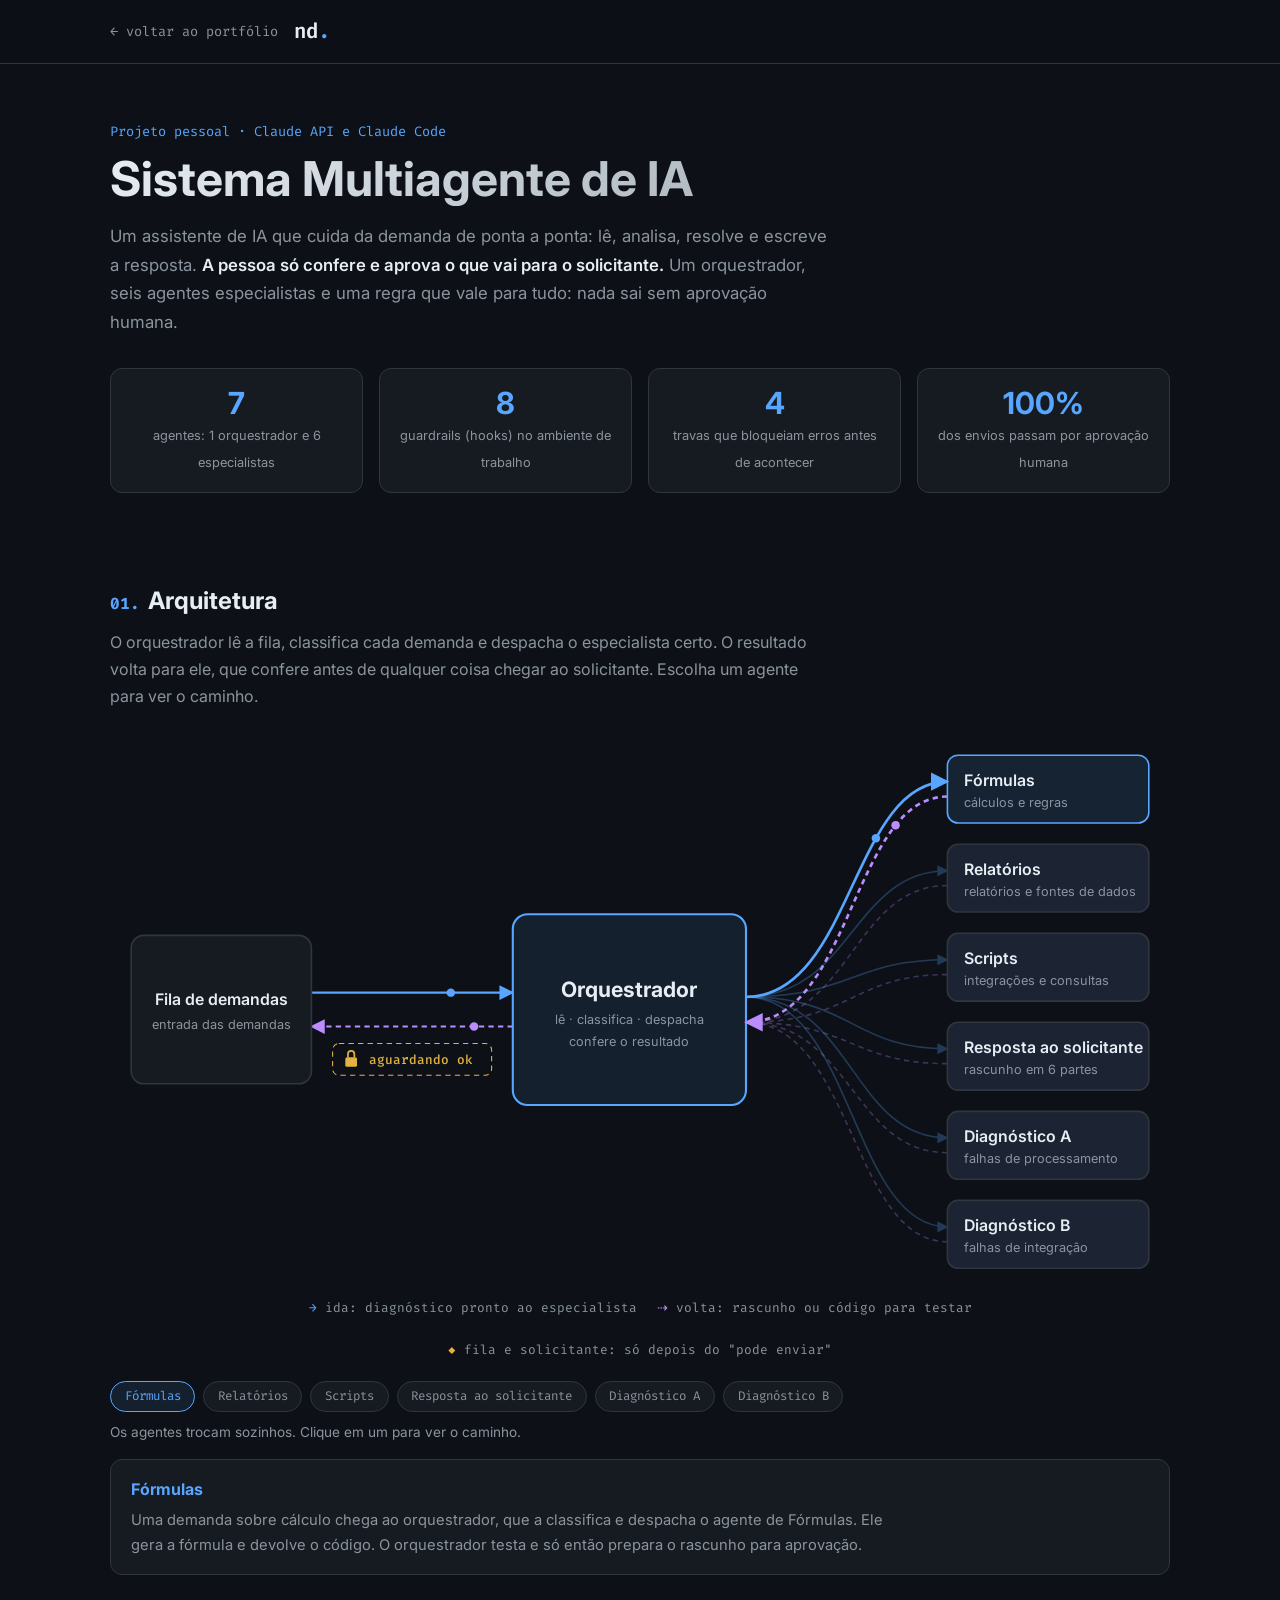
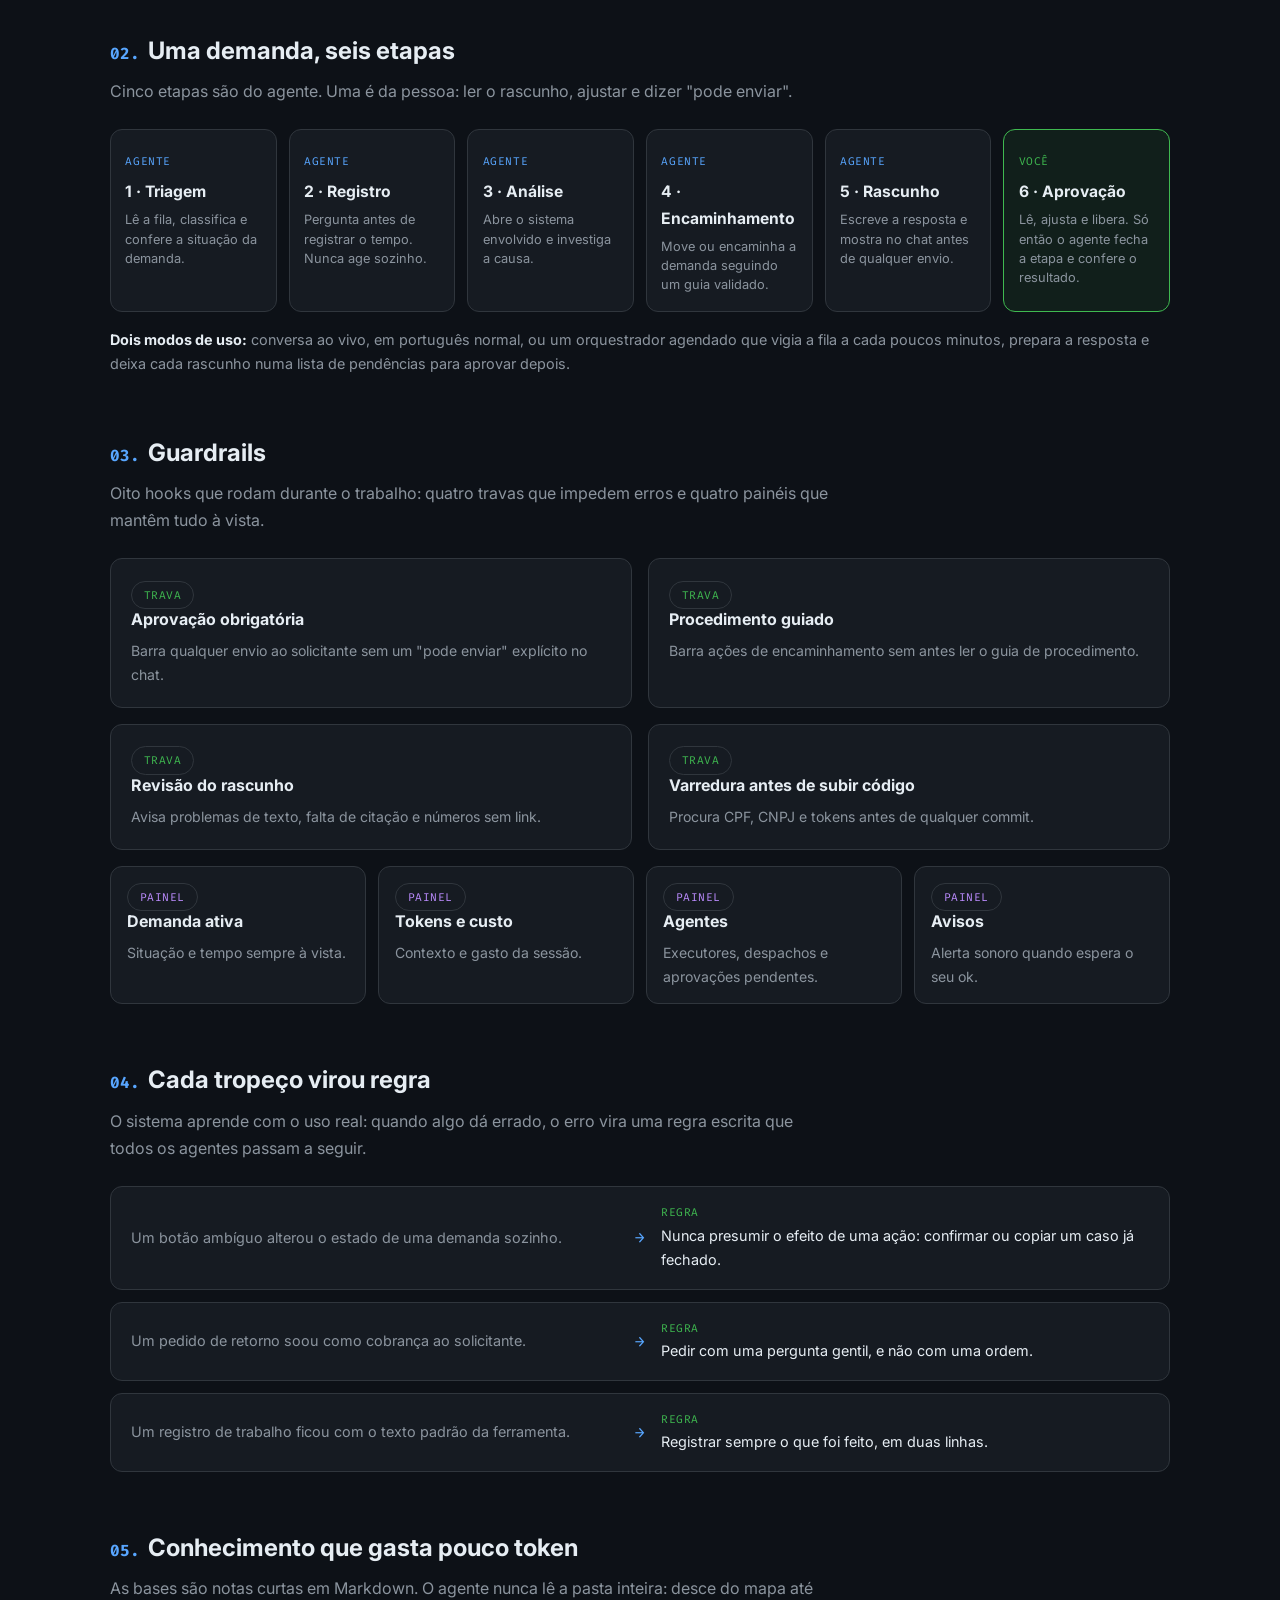
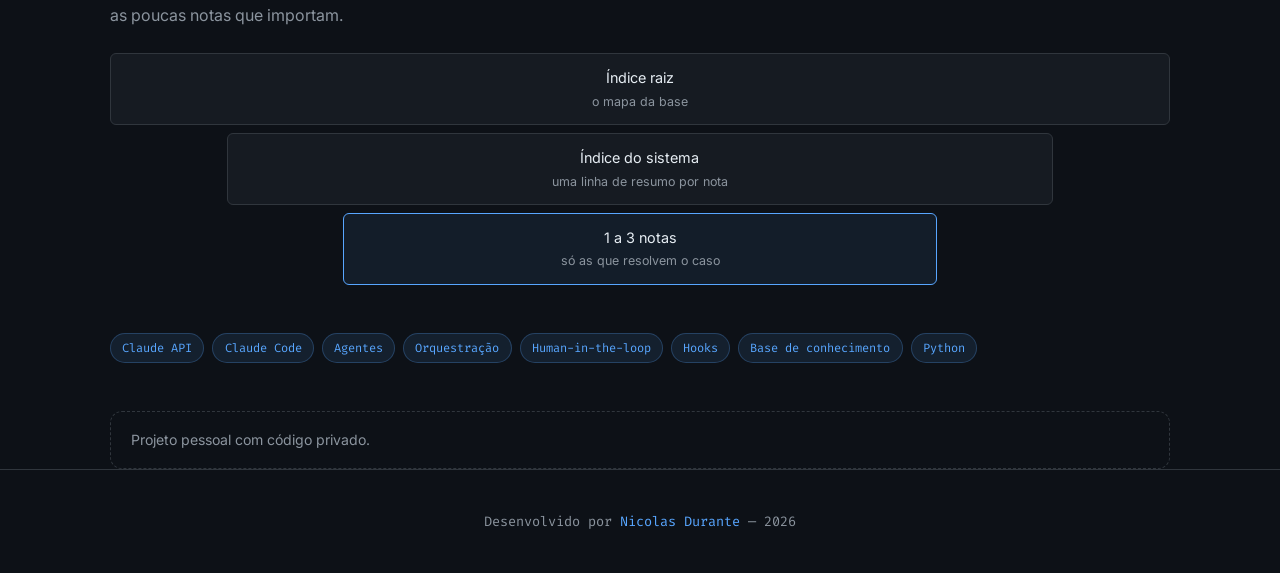
==== multiagente.html @ d76b78d7 "Primeiro numero do topo: 7 agentes (1 orquestrador e 6 especialistas) Co-Authored-By: Claude Sonnet " ====
<!DOCTYPE html>
<html lang="pt-BR">
<head>
  <meta charset="UTF-8" />
  <meta name="viewport" content="width=device-width, initial-scale=1.0" />
  <title>Sistema Multiagente de IA — Nicolas Durante</title>
  <meta name="description" content="Um orquestrador, seis agentes especialistas e uma regra: nada chega ao solicitante sem aprovação humana. Arquitetura do projeto." />
  <meta property="og:type" content="website" />
  <meta property="og:title" content="Sistema multiagente de IA" />
  <meta property="og:description" content="Orquestrador e agentes especialistas com aprovação humana antes de cada ação. Arquitetura, fluxo e regras de segurança." />
  <meta property="og:url" content="https://nicolasod.github.io/multiagente.html" />
  <meta property="og:image" content="https://nicolasod.github.io/img/og-multiagente.png" />
  <meta property="og:image:width" content="1200" />
  <meta property="og:image:height" content="630" />
  <meta name="twitter:card" content="summary_large_image" />
  <meta name="twitter:image" content="https://nicolasod.github.io/img/og-multiagente.png" />
  <link rel="stylesheet" href="style.css" />
  <link rel="preconnect" href="https://fonts.googleapis.com" />
  <link href="https://fonts.googleapis.com/css2?family=Inter:wght@300;400;500;600;700&family=Fira+Code:wght@400;500&display=swap" rel="stylesheet" />
  <style>
    body { overflow-x: hidden; }
    .topbar {
      position: sticky; top: 0; z-index: 50; height: var(--nav-h);
      background: rgba(13,17,23,.85); backdrop-filter: blur(12px);
      border-bottom: 1px solid var(--border);
    }
    .topbar-inner {
      max-width: 1100px; margin: 0 auto; padding: 0 1.25rem; height: 100%;
      display: flex; align-items: center; justify-content: space-between; gap: 1rem;
    }
    .back { font-family: var(--mono); font-size: .85rem; color: var(--muted); transition: color var(--transition); }
    .back:hover { color: var(--accent); }

    .wrap { max-width: 1100px; margin: 0 auto; padding: 0 1.25rem; }
    .page-hero { padding: 3.5rem 0 2rem; }
    .eyebrow { font-family: var(--mono); font-size: .85rem; color: var(--accent); margin-bottom: .5rem; }
    .page-hero h1 {
      font-size: clamp(1.9rem, 5vw, 3rem); line-height: 1.15; margin-bottom: 1rem;
      background: linear-gradient(135deg, #e6edf3 0%, #8b949e 100%);
      -webkit-background-clip: text; -webkit-text-fill-color: transparent;
    }
    .lead { color: var(--muted); font-size: 1.05rem; max-width: 720px; }
    .lead strong { color: var(--text); font-weight: 600; }

    .stats { display: grid; grid-template-columns: repeat(4, 1fr); gap: 1rem; margin: 2rem 0 .5rem; }
    .stat { background: var(--bg2); border: 1px solid var(--border); border-radius: var(--radius); padding: 1.1rem 1rem; text-align: center; }
    .stat b { display: block; font-size: 1.9rem; color: var(--accent); line-height: 1.1; }
    .stat span { font-size: .8rem; color: var(--muted); }

    section.block { padding: 3rem 0 .5rem; }
    .block h2 { font-size: 1.5rem; margin-bottom: .4rem; }
    .block h2 .accent { font-family: var(--mono); font-size: 1rem; margin-right: .5rem; }
    .sub { color: var(--muted); margin-bottom: 1.5rem; max-width: 720px; }

    /* Arquitetura */
    .arch { display: flex; flex-direction: column; align-items: stretch; gap: .5rem; }
    .node {
      background: var(--bg2); border: 1px solid var(--border); border-radius: var(--radius);
      padding: 1rem 1.25rem; text-align: center;
    }
    .node small { display: block; color: var(--muted); font-size: .82rem; margin-top: .2rem; }
    .node b { font-weight: 600; }
    .node.orch { border-color: var(--accent); background: rgba(88,166,255,.08); }
    .node.gate { border-color: var(--green); background: rgba(63,185,80,.08); }
    .node.gate b { color: var(--green); }
    .link { text-align: center; color: var(--muted); font-family: var(--mono); font-size: .8rem; line-height: 1.4; }
    .link .down { color: var(--accent); }
    .link .up { color: var(--accent2); }
    .agents { display: grid; grid-template-columns: repeat(3, 1fr); gap: .75rem; }
    .agent {
      background: var(--bg3); border: 1px solid var(--border); border-radius: var(--radius-sm);
      padding: .9rem 1rem;
    }
    .agent b { display: block; font-size: .95rem; margin-bottom: .15rem; }
    .agent span { font-size: .8rem; color: var(--muted); }
    .legend { display: flex; flex-wrap: wrap; gap: 1.25rem; justify-content: center; margin-top: .75rem; font-size: .8rem; color: var(--muted); font-family: var(--mono); }
    .legend i { color: var(--accent); font-style: normal; }
    .legend u { color: var(--accent2); text-decoration: none; }

    /* Fluxo */
    .steps { display: grid; grid-template-columns: repeat(6, 1fr); gap: .75rem; counter-reset: s; }
    .step {
      background: var(--bg2); border: 1px solid var(--border); border-radius: var(--radius);
      padding: 1rem .9rem; position: relative;
    }
    .step .who { font-family: var(--mono); font-size: .7rem; letter-spacing: .05em; text-transform: uppercase; color: var(--accent); }
    .step h3 { font-size: .98rem; margin: .35rem 0 .3rem; }
    .step p { font-size: .8rem; color: var(--muted); line-height: 1.5; }
    .step.human { border-color: var(--green); background: rgba(63,185,80,.08); }
    .step.human .who { color: var(--green); }
    .step-note { margin-top: 1rem; color: var(--muted); font-size: .9rem; }
    .step-note strong { color: var(--text); }

    /* Travas */
    .cards { display: grid; grid-template-columns: repeat(2, 1fr); gap: 1rem; }
    .card { background: var(--bg2); border: 1px solid var(--border); border-radius: var(--radius); padding: 1.25rem; }
    .card h3 { font-size: 1rem; margin-bottom: .35rem; }
    .card p { font-size: .88rem; color: var(--muted); }
    .card .tag { font-family: var(--mono); font-size: .7rem; color: var(--green); letter-spacing: .04em; text-transform: uppercase; }
    .card .tag.panel { color: var(--accent2); }
    .mini { display: grid; grid-template-columns: repeat(4, 1fr); gap: .75rem; margin-top: 1rem; }
    .mini .card { padding: .9rem 1rem; }

    /* Aprendizado */
    .rules { display: grid; gap: .75rem; }
    .rule { display: grid; grid-template-columns: 1fr auto 1fr; gap: 1rem; align-items: center;
      background: var(--bg2); border: 1px solid var(--border); border-radius: var(--radius); padding: 1rem 1.25rem; }
    .rule .problem { color: var(--muted); font-size: .9rem; }
    .rule .arrow { color: var(--accent); font-family: var(--mono); }
    .rule .fix { font-size: .9rem; }
    .rule .fix em { font-style: normal; font-family: var(--mono); font-size: .7rem; color: var(--green); text-transform: uppercase; letter-spacing: .05em; display: block; margin-bottom: .1rem; }

    /* Conhecimento */
    .funnel { display: flex; flex-direction: column; gap: .5rem; align-items: center; }
    .funnel .f { background: var(--bg2); border: 1px solid var(--border); border-radius: var(--radius-sm); padding: .75rem 1rem; text-align: center; font-size: .9rem; }
    .funnel .f:nth-child(1) { width: 100%; }
    .funnel .f:nth-child(2) { width: 78%; }
    .funnel .f:nth-child(3) { width: 56%; border-color: var(--accent); background: rgba(88,166,255,.08); }
    .funnel .f small { display: block; color: var(--muted); font-size: .78rem; }

    .two { display: grid; grid-template-columns: 1fr 1fr; gap: 1.5rem; }
    ul.clean { list-style: none; display: grid; gap: .6rem; }
    ul.clean li { background: var(--bg2); border: 1px solid var(--border); border-radius: var(--radius-sm); padding: .75rem 1rem; font-size: .9rem; color: var(--muted); }
    ul.clean li strong { color: var(--text); font-weight: 500; }

    .tags { display: flex; flex-wrap: wrap; gap: .5rem; margin-top: 1.5rem; }
    .tags span { font-family: var(--mono); font-size: .75rem; color: var(--accent); background: rgba(88,166,255,.1); border: 1px solid rgba(88,166,255,.25); border-radius: 999px; padding: .25rem .7rem; }
    .note { margin: 3rem 0 0; padding: 1rem 1.25rem; border: 1px dashed var(--border); border-radius: var(--radius); color: var(--muted); font-size: .88rem; }
    footer.page-foot { text-align: center; color: var(--muted); font-size: .85rem; padding: 2.5rem 0; }

    @media (max-width: 860px) {
      .stats { grid-template-columns: repeat(2, 1fr); }
      .steps { grid-template-columns: repeat(2, 1fr); }
      .mini { grid-template-columns: repeat(2, 1fr); }
      .two { grid-template-columns: 1fr; }
    }
    @media (max-width: 600px) {
      .agents { grid-template-columns: repeat(2, 1fr); }
      .cards { grid-template-columns: 1fr; }
      .rule { grid-template-columns: 1fr; gap: .4rem; }
      .rule .arrow { transform: rotate(90deg); justify-self: start; }
      .funnel .f:nth-child(2) { width: 90%; }
      .funnel .f:nth-child(3) { width: 80%; }
    }

    /* Gráfico do orquestrador */
    .graph { margin-top: .5rem; }
    .g { width: 100%; height: auto; display: block; }
    .gmob { display: none; }
    .g .qn { fill: var(--bg2); stroke: var(--border); stroke-width: 1.5; }
    .g .hub { fill: rgba(88,166,255,.10); stroke: var(--accent); stroke-width: 2; }
    .g .nd { fill: var(--bg3); stroke: var(--border); stroke-width: 1.5; transition: stroke .2s ease, fill .2s ease; }
    .g .tn { fill: var(--text); font: 600 15px var(--font); }
    .g .tn.big { font-size: 20px; font-weight: 700; }
    .g .ts { fill: var(--muted); font: 12px var(--font); }
    .g .so { fill: none; stroke: var(--accent); stroke-width: 2; }
    .g .sb { fill: none; stroke: var(--accent2); stroke-width: 2; stroke-dasharray: 5 4; }
    .g .ag .so, .g .ag .sb { opacity: .28; stroke-width: 1.5; transition: opacity .2s ease; }
    .g .ag.active .so, .g .ag.active .sb { opacity: 1; stroke-width: 2.5; }
    .g .mk-out { fill: var(--accent); }
    .g .mk-back { fill: var(--accent2); }
    .g .ag { cursor: pointer; outline: none; }
    .g .ag.active .nd { stroke: var(--accent); fill: rgba(88,166,255,.12); }
    .g .ag:hover .nd, .g .ag:focus-visible .nd { stroke: var(--accent); }
    .g .ag:focus-visible .nd { stroke-width: 3; }
    .g .dot { display: none; }
    .g .ag.active .dot, .g .dot.always { display: block; }
    .g .dot-out { fill: var(--accent); }
    .g .dot-back { fill: var(--accent2); }
    .g .gate rect:first-child { fill: var(--bg); stroke: var(--yellow); stroke-dasharray: 5 4; }
    .g .gate text { fill: var(--yellow); font: 500 12px var(--mono); }
    .g .gate .lk { fill: var(--yellow); }
    .g .gate .sh { fill: none; stroke: var(--yellow); stroke-width: 1.6; }
    .legend em { font-style: normal; color: var(--yellow); }
    .chips { display: flex; flex-wrap: wrap; gap: .5rem; margin: 1.25rem 0 .9rem; }
    .chip {
      font-family: var(--mono); font-size: .78rem; color: var(--muted);
      background: var(--bg2); border: 1px solid var(--border); border-radius: 999px;
      padding: .4rem .85rem; cursor: pointer; transition: all var(--transition);
    }
    .chip:hover { color: var(--text); border-color: var(--accent); }
    .chip:focus-visible { outline: 2px solid var(--accent); outline-offset: 2px; }
    .chip[aria-pressed="true"] { color: var(--accent); border-color: var(--accent); background: rgba(88,166,255,.1); }
    .hint { color: var(--muted); font-size: .85rem; margin: -.3rem 0 .9rem; }
    .caption { background: var(--bg2); border: 1px solid var(--border); border-radius: var(--radius); padding: 1rem 1.25rem; }
    .caption h3 { font-size: 1rem; color: var(--accent); margin-bottom: .3rem; }
    .caption p { color: var(--muted); font-size: .92rem; max-width: 760px; }
    .tags-end { margin-top: 2.5rem; }
    @media (max-width: 720px) {
      .gdesk { display: none; }
      .gmob { display: block; }
    }
    @media (prefers-reduced-motion: reduce) { .g .dot { display: none !important; } }
  </style>
</head>
<body>

  <header class="topbar">
    <div class="topbar-inner">
      <a class="back" href="index.html#projetos">← voltar ao portfólio</a>
      <span class="nav-logo">nd<span class="accent">.</span></span>
    </div>
  </header>

  <main class="wrap">

    <section class="page-hero">
      <p class="eyebrow">Projeto pessoal · Claude API e Claude Code</p>
      <h1>Sistema Multiagente de IA</h1>
      <p class="lead">
        Um assistente de IA que cuida da demanda de ponta a ponta: lê, analisa, resolve e escreve a resposta.
        <strong>A pessoa só confere e aprova o que vai para o solicitante.</strong> Um orquestrador, seis agentes especialistas
        e uma regra que vale para tudo: nada sai sem aprovação humana.
      </p>
      <div class="stats">
        <div class="stat"><b>7</b><span>agentes: 1 orquestrador e 6 especialistas</span></div>
        <div class="stat"><b>8</b><span>guardrails (hooks) no ambiente de trabalho</span></div>
        <div class="stat"><b>4</b><span>travas que bloqueiam erros antes de acontecer</span></div>
        <div class="stat"><b>100%</b><span>dos envios passam por aprovação humana</span></div>
      </div>
    </section>

    <section class="block">
      <h2><span class="accent">01.</span>Arquitetura</h2>
      <p class="sub">O orquestrador lê a fila, classifica cada demanda e despacha o especialista certo. O resultado volta para ele, que confere antes de qualquer coisa chegar ao solicitante. Escolha um agente para ver o caminho.</p>
      <div class="graph"><svg class="g gdesk" viewBox="0 0 1000 520" role="group" aria-label="Fila de demandas, orquestrador e seis agentes especialistas"><defs><marker id="mkoD" viewBox="0 0 10 10" refX="9" refY="5" markerWidth="7" markerHeight="7" orient="auto"><path class="mk-out" d="M0 0L10 5L0 10z"/></marker><marker id="mkbD" viewBox="0 0 10 10" refX="9" refY="5" markerWidth="7" markerHeight="7" orient="auto"><path class="mk-back" d="M0 0L10 5L0 10z"/></marker></defs><path class="so" d="M190 244 H380" marker-end="url(#mkoD)"/><path class="sb" d="M380 276 H190" marker-end="url(#mkbD)"/><circle class="dot always dot-out" r="4"><animateMotion dur="2.6s" begin="0s" repeatCount="indefinite" path="M190 244 H380"/></circle><circle class="dot always dot-back" r="4"><animateMotion dur="2.6s" begin="1.3s" repeatCount="indefinite" path="M380 276 H190"/></circle><g class="gate"><rect x="210" y="292" width="150" height="30" rx="6"/><rect class="lk" x="222" y="305" width="11" height="9" rx="1.5"/><path class="sh" d="M224.5 305 v-3 a3 3 0 0 1 6 0 v3"/><text x="293" y="311" text-anchor="middle">aguardando ok</text></g><rect class="qn" x="20" y="190" width="170" height="140" rx="12"/><text class="tn" x="105" y="256" text-anchor="middle">Fila de demandas</text><text class="ts" x="105" y="278" text-anchor="middle">entrada das demandas</text><rect class="hub" x="380" y="170" width="220" height="180" rx="14"/><text class="tn big" x="490" y="248" text-anchor="middle">Orquestrador</text><text class="ts" x="490" y="274" text-anchor="middle">lê · classifica · despacha</text><text class="ts" x="490" y="294" text-anchor="middle">confere o resultado</text><g class="ag" data-id="formulas" tabindex="0" role="button" aria-label="Ver o caminho até Fórmulas"><path class="so" d="M600 248 C700 248 700 45 790 45" marker-end="url(#mkoD)"/><path class="sb" d="M790 59 C700 59 700 272 600 272" marker-end="url(#mkbD)"/><rect class="nd" x="790" y="20" width="190" height="64" rx="10"/><text class="tn" x="806" y="49">Fórmulas</text><text class="ts" x="806" y="69">cálculos e regras</text><circle class="dot dot-out" r="4"><animateMotion dur="2.6s" begin="0.0s" repeatCount="indefinite" path="M600 248 C700 248 700 45 790 45"/></circle><circle class="dot dot-back" r="4"><animateMotion dur="2.6s" begin="1.3s" repeatCount="indefinite" path="M790 59 C700 59 700 272 600 272"/></circle></g><g class="ag active" data-id="relatorios" tabindex="0" role="button" aria-label="Ver o caminho até Relatórios"><path class="so" d="M600 248 C700 248 700 129 790 129" marker-end="url(#mkoD)"/><path class="sb" d="M790 143 C700 143 700 272 600 272" marker-end="url(#mkbD)"/><rect class="nd" x="790" y="104" width="190" height="64" rx="10"/><text class="tn" x="806" y="133">Relatórios</text><text class="ts" x="806" y="153">relatórios e fontes de dados</text><circle class="dot dot-out" r="4"><animateMotion dur="2.6s" begin="0.4s" repeatCount="indefinite" path="M600 248 C700 248 700 129 790 129"/></circle><circle class="dot dot-back" r="4"><animateMotion dur="2.6s" begin="1.7000000000000002s" repeatCount="indefinite" path="M790 143 C700 143 700 272 600 272"/></circle></g><g class="ag" data-id="scripts" tabindex="0" role="button" aria-label="Ver o caminho até Scripts"><path class="so" d="M600 248 C700 248 700 213 790 213" marker-end="url(#mkoD)"/><path class="sb" d="M790 227 C700 227 700 272 600 272" marker-end="url(#mkbD)"/><rect class="nd" x="790" y="188" width="190" height="64" rx="10"/><text class="tn" x="806" y="217">Scripts</text><text class="ts" x="806" y="237">integrações e consultas</text><circle class="dot dot-out" r="4"><animateMotion dur="2.6s" begin="0.8s" repeatCount="indefinite" path="M600 248 C700 248 700 213 790 213"/></circle><circle class="dot dot-back" r="4"><animateMotion dur="2.6s" begin="2.1s" repeatCount="indefinite" path="M790 227 C700 227 700 272 600 272"/></circle></g><g class="ag" data-id="resposta" tabindex="0" role="button" aria-label="Ver o caminho até Resposta ao solicitante"><path class="so" d="M600 248 C700 248 700 297 790 297" marker-end="url(#mkoD)"/><path class="sb" d="M790 311 C700 311 700 272 600 272" marker-end="url(#mkbD)"/><rect class="nd" x="790" y="272" width="190" height="64" rx="10"/><text class="tn" x="806" y="301">Resposta ao solicitante</text><text class="ts" x="806" y="321">rascunho em 6 partes</text><circle class="dot dot-out" r="4"><animateMotion dur="2.6s" begin="1.2s" repeatCount="indefinite" path="M600 248 C700 248 700 297 790 297"/></circle><circle class="dot dot-back" r="4"><animateMotion dur="2.6s" begin="2.5s" repeatCount="indefinite" path="M790 311 C700 311 700 272 600 272"/></circle></g><g class="ag" data-id="diagA" tabindex="0" role="button" aria-label="Ver o caminho até Diagnóstico A"><path class="so" d="M600 248 C700 248 700 381 790 381" marker-end="url(#mkoD)"/><path class="sb" d="M790 395 C700 395 700 272 600 272" marker-end="url(#mkbD)"/><rect class="nd" x="790" y="356" width="190" height="64" rx="10"/><text class="tn" x="806" y="385">Diagnóstico A</text><text class="ts" x="806" y="405">falhas de processamento</text><circle class="dot dot-out" r="4"><animateMotion dur="2.6s" begin="1.6s" repeatCount="indefinite" path="M600 248 C700 248 700 381 790 381"/></circle><circle class="dot dot-back" r="4"><animateMotion dur="2.6s" begin="2.9000000000000004s" repeatCount="indefinite" path="M790 395 C700 395 700 272 600 272"/></circle></g><g class="ag" data-id="diagB" tabindex="0" role="button" aria-label="Ver o caminho até Diagnóstico B"><path class="so" d="M600 248 C700 248 700 465 790 465" marker-end="url(#mkoD)"/><path class="sb" d="M790 479 C700 479 700 272 600 272" marker-end="url(#mkbD)"/><rect class="nd" x="790" y="440" width="190" height="64" rx="10"/><text class="tn" x="806" y="469">Diagnóstico B</text><text class="ts" x="806" y="489">falhas de integração</text><circle class="dot dot-out" r="4"><animateMotion dur="2.6s" begin="2.0s" repeatCount="indefinite" path="M600 248 C700 248 700 465 790 465"/></circle><circle class="dot dot-back" r="4"><animateMotion dur="2.6s" begin="3.3s" repeatCount="indefinite" path="M790 479 C700 479 700 272 600 272"/></circle></g></svg><svg class="g gmob" viewBox="0 0 360 700" role="group" aria-label="Fila de demandas, orquestrador e seis agentes especialistas"><defs><marker id="mkoM" viewBox="0 0 10 10" refX="9" refY="5" markerWidth="7" markerHeight="7" orient="auto"><path class="mk-out" d="M0 0L10 5L0 10z"/></marker><marker id="mkbM" viewBox="0 0 10 10" refX="9" refY="5" markerWidth="7" markerHeight="7" orient="auto"><path class="mk-back" d="M0 0L10 5L0 10z"/></marker></defs><path class="so" d="M172 64 V150" marker-end="url(#mkoM)"/><path class="sb" d="M188 150 V64" marker-end="url(#mkbM)"/><circle class="dot always dot-out" r="4"><animateMotion dur="2.6s" begin="0s" repeatCount="indefinite" path="M172 64 V150"/></circle><circle class="dot always dot-back" r="4"><animateMotion dur="2.6s" begin="1.3s" repeatCount="indefinite" path="M188 150 V64"/></circle><g class="gate"><rect x="206" y="92" width="140" height="30" rx="6"/><rect class="lk" x="218" y="105" width="11" height="9" rx="1.5"/><path class="sh" d="M220.5 105 v-3 a3 3 0 0 1 6 0 v3"/><text x="284" y="111" text-anchor="middle">aguardando ok</text></g><rect class="qn" x="80" y="8" width="200" height="56" rx="10"/><text class="tn" x="180" y="32" text-anchor="middle">Fila de demandas</text><text class="ts" x="180" y="50" text-anchor="middle">entrada das demandas</text><rect class="hub" x="12" y="150" width="336" height="96" rx="12"/><text class="tn big" x="180" y="190" text-anchor="middle">Orquestrador</text><text class="ts" x="180" y="212" text-anchor="middle">lê · classifica · despacha · confere</text><g class="ag" data-id="formulas" tabindex="0" role="button" aria-label="Ver o caminho até Fórmulas"><path class="so" d="M24 246 V314 Q24 322 32 322 H60" marker-end="url(#mkoM)"/><path class="sb" d="M60 334 H44 Q36 334 36 326 V246" marker-end="url(#mkbM)"/><rect class="nd" x="60" y="300" width="288" height="56" rx="8"/><text class="tn" x="76" y="324">Fórmulas</text><text class="ts" x="76" y="343">cálculos e regras</text><circle class="dot dot-out" r="4"><animateMotion dur="2.6s" begin="0.0s" repeatCount="indefinite" path="M24 246 V314 Q24 322 32 322 H60"/></circle><circle class="dot dot-back" r="4"><animateMotion dur="2.6s" begin="1.3s" repeatCount="indefinite" path="M60 334 H44 Q36 334 36 326 V246"/></circle></g><g class="ag active" data-id="relatorios" tabindex="0" role="button" aria-label="Ver o caminho até Relatórios"><path class="so" d="M24 246 V382 Q24 390 32 390 H60" marker-end="url(#mkoM)"/><path class="sb" d="M60 402 H44 Q36 402 36 394 V246" marker-end="url(#mkbM)"/><rect class="nd" x="60" y="368" width="288" height="56" rx="8"/><text class="tn" x="76" y="392">Relatórios</text><text class="ts" x="76" y="411">relatórios e fontes de dados</text><circle class="dot dot-out" r="4"><animateMotion dur="2.6s" begin="0.4s" repeatCount="indefinite" path="M24 246 V382 Q24 390 32 390 H60"/></circle><circle class="dot dot-back" r="4"><animateMotion dur="2.6s" begin="1.7000000000000002s" repeatCount="indefinite" path="M60 402 H44 Q36 402 36 394 V246"/></circle></g><g class="ag" data-id="scripts" tabindex="0" role="button" aria-label="Ver o caminho até Scripts"><path class="so" d="M24 246 V450 Q24 458 32 458 H60" marker-end="url(#mkoM)"/><path class="sb" d="M60 470 H44 Q36 470 36 462 V246" marker-end="url(#mkbM)"/><rect class="nd" x="60" y="436" width="288" height="56" rx="8"/><text class="tn" x="76" y="460">Scripts</text><text class="ts" x="76" y="479">integrações e consultas</text><circle class="dot dot-out" r="4"><animateMotion dur="2.6s" begin="0.8s" repeatCount="indefinite" path="M24 246 V450 Q24 458 32 458 H60"/></circle><circle class="dot dot-back" r="4"><animateMotion dur="2.6s" begin="2.1s" repeatCount="indefinite" path="M60 470 H44 Q36 470 36 462 V246"/></circle></g><g class="ag" data-id="resposta" tabindex="0" role="button" aria-label="Ver o caminho até Resposta ao solicitante"><path class="so" d="M24 246 V518 Q24 526 32 526 H60" marker-end="url(#mkoM)"/><path class="sb" d="M60 538 H44 Q36 538 36 530 V246" marker-end="url(#mkbM)"/><rect class="nd" x="60" y="504" width="288" height="56" rx="8"/><text class="tn" x="76" y="528">Resposta ao solicitante</text><text class="ts" x="76" y="547">rascunho em 6 partes</text><circle class="dot dot-out" r="4"><animateMotion dur="2.6s" begin="1.2s" repeatCount="indefinite" path="M24 246 V518 Q24 526 32 526 H60"/></circle><circle class="dot dot-back" r="4"><animateMotion dur="2.6s" begin="2.5s" repeatCount="indefinite" path="M60 538 H44 Q36 538 36 530 V246"/></circle></g><g class="ag" data-id="diagA" tabindex="0" role="button" aria-label="Ver o caminho até Diagnóstico A"><path class="so" d="M24 246 V586 Q24 594 32 594 H60" marker-end="url(#mkoM)"/><path class="sb" d="M60 606 H44 Q36 606 36 598 V246" marker-end="url(#mkbM)"/><rect class="nd" x="60" y="572" width="288" height="56" rx="8"/><text class="tn" x="76" y="596">Diagnóstico A</text><text class="ts" x="76" y="615">falhas de processamento</text><circle class="dot dot-out" r="4"><animateMotion dur="2.6s" begin="1.6s" repeatCount="indefinite" path="M24 246 V586 Q24 594 32 594 H60"/></circle><circle class="dot dot-back" r="4"><animateMotion dur="2.6s" begin="2.9000000000000004s" repeatCount="indefinite" path="M60 606 H44 Q36 606 36 598 V246"/></circle></g><g class="ag" data-id="diagB" tabindex="0" role="button" aria-label="Ver o caminho até Diagnóstico B"><path class="so" d="M24 246 V654 Q24 662 32 662 H60" marker-end="url(#mkoM)"/><path class="sb" d="M60 674 H44 Q36 674 36 666 V246" marker-end="url(#mkbM)"/><rect class="nd" x="60" y="640" width="288" height="56" rx="8"/><text class="tn" x="76" y="664">Diagnóstico B</text><text class="ts" x="76" y="683">falhas de integração</text><circle class="dot dot-out" r="4"><animateMotion dur="2.6s" begin="2.0s" repeatCount="indefinite" path="M24 246 V654 Q24 662 32 662 H60"/></circle><circle class="dot dot-back" r="4"><animateMotion dur="2.6s" begin="3.3s" repeatCount="indefinite" path="M60 674 H44 Q36 674 36 666 V246"/></circle></g></svg></div>
      <div class="legend"><span><i>→</i> ida: diagnóstico pronto ao especialista</span><span><u>⇢</u> volta: rascunho ou código para testar</span><span><em class="yl">◆</em> fila e solicitante: só depois do "pode enviar"</span></div>
      <div class="chips" role="group" aria-label="Escolha um agente"><button class="chip" type="button" data-id="formulas" aria-pressed="false">Fórmulas</button><button class="chip" type="button" data-id="relatorios" aria-pressed="true">Relatórios</button><button class="chip" type="button" data-id="scripts" aria-pressed="false">Scripts</button><button class="chip" type="button" data-id="resposta" aria-pressed="false">Resposta ao solicitante</button><button class="chip" type="button" data-id="diagA" aria-pressed="false">Diagnóstico A</button><button class="chip" type="button" data-id="diagB" aria-pressed="false">Diagnóstico B</button></div>
      <p class="hint" id="hint">Os agentes trocam sozinhos. Clique em um para ver o caminho.</p>
      <div class="caption" id="caption" aria-live="polite"><h3 id="capTitle">Relatórios</h3><p id="capText">Um pedido de relatório é classificado e segue para o agente de Relatórios, que monta o relatório e a fonte de dados. O código volta ao orquestrador para teste antes de qualquer envio.</p></div>
    </section>

    <section class="block">
      <h2><span class="accent">02.</span>Uma demanda, seis etapas</h2>
      <p class="sub">Cinco etapas são do agente. Uma é da pessoa: ler o rascunho, ajustar e dizer "pode enviar".</p>
      <div class="steps">
        <div class="step"><span class="who">Agente</span><h3>1 · Triagem</h3><p>Lê a fila, classifica e confere a situação da demanda.</p></div>
        <div class="step"><span class="who">Agente</span><h3>2 · Registro</h3><p>Pergunta antes de registrar o tempo. Nunca age sozinho.</p></div>
        <div class="step"><span class="who">Agente</span><h3>3 · Análise</h3><p>Abre o sistema envolvido e investiga a causa.</p></div>
        <div class="step"><span class="who">Agente</span><h3>4 · Encaminhamento</h3><p>Move ou encaminha a demanda seguindo um guia validado.</p></div>
        <div class="step"><span class="who">Agente</span><h3>5 · Rascunho</h3><p>Escreve a resposta e mostra no chat antes de qualquer envio.</p></div>
        <div class="step human"><span class="who">Você</span><h3>6 · Aprovação</h3><p>Lê, ajusta e libera. Só então o agente fecha a etapa e confere o resultado.</p></div>
      </div>
      <p class="step-note"><strong>Dois modos de uso:</strong> conversa ao vivo, em português normal, ou um orquestrador agendado que vigia a fila a cada poucos minutos, prepara a resposta e deixa cada rascunho numa lista de pendências para aprovar depois.</p>
    </section>

    <section class="block">
      <h2><span class="accent">03.</span>Guardrails</h2>
      <p class="sub">Oito hooks que rodam durante o trabalho: quatro travas que impedem erros e quatro painéis que mantêm tudo à vista.</p>
      <div class="cards">
        <div class="card"><span class="tag">Trava</span><h3>Aprovação obrigatória</h3><p>Barra qualquer envio ao solicitante sem um "pode enviar" explícito no chat.</p></div>
        <div class="card"><span class="tag">Trava</span><h3>Procedimento guiado</h3><p>Barra ações de encaminhamento sem antes ler o guia de procedimento.</p></div>
        <div class="card"><span class="tag">Trava</span><h3>Revisão do rascunho</h3><p>Avisa problemas de texto, falta de citação e números sem link.</p></div>
        <div class="card"><span class="tag">Trava</span><h3>Varredura antes de subir código</h3><p>Procura CPF, CNPJ e tokens antes de qualquer commit.</p></div>
      </div>
      <div class="mini">
        <div class="card"><span class="tag panel">Painel</span><h3>Demanda ativa</h3><p>Situação e tempo sempre à vista.</p></div>
        <div class="card"><span class="tag panel">Painel</span><h3>Tokens e custo</h3><p>Contexto e gasto da sessão.</p></div>
        <div class="card"><span class="tag panel">Painel</span><h3>Agentes</h3><p>Executores, despachos e aprovações pendentes.</p></div>
        <div class="card"><span class="tag panel">Painel</span><h3>Avisos</h3><p>Alerta sonoro quando espera o seu ok.</p></div>
      </div>
    </section>

    <section class="block">
      <h2><span class="accent">04.</span>Cada tropeço virou regra</h2>
      <p class="sub">O sistema aprende com o uso real: quando algo dá errado, o erro vira uma regra escrita que todos os agentes passam a seguir.</p>
      <div class="rules">
        <div class="rule">
          <div class="problem">Um botão ambíguo alterou o estado de uma demanda sozinho.</div>
          <div class="arrow">→</div>
          <div class="fix"><em>Regra</em>Nunca presumir o efeito de uma ação: confirmar ou copiar um caso já fechado.</div>
        </div>
        <div class="rule">
          <div class="problem">Um pedido de retorno soou como cobrança ao solicitante.</div>
          <div class="arrow">→</div>
          <div class="fix"><em>Regra</em>Pedir com uma pergunta gentil, e não com uma ordem.</div>
        </div>
        <div class="rule">
          <div class="problem">Um registro de trabalho ficou com o texto padrão da ferramenta.</div>
          <div class="arrow">→</div>
          <div class="fix"><em>Regra</em>Registrar sempre o que foi feito, em duas linhas.</div>
        </div>
      </div>
    </section>

    <section class="block">
      <h2><span class="accent">05.</span>Conhecimento que gasta pouco token</h2>
      <p class="sub">As bases são notas curtas em Markdown. O agente nunca lê a pasta inteira: desce do mapa até as poucas notas que importam.</p>
      <div class="funnel">
        <div class="f">Índice raiz<small>o mapa da base</small></div>
        <div class="f">Índice do sistema<small>uma linha de resumo por nota</small></div>
        <div class="f">1 a 3 notas<small>só as que resolvem o caso</small></div>
      </div>
    </section>

    <div class="tags tags-end">
        <span>Claude API</span><span>Claude Code</span><span>Agentes</span><span>Orquestração</span>
        <span>Human-in-the-loop</span><span>Hooks</span><span>Base de conhecimento</span><span>Python</span>
      </div>

    <p class="note">Projeto pessoal com código privado.</p>
  </main>

  <footer class="page-foot">Desenvolvido por <span class="accent">Nicolas Durante</span> &mdash; 2026</footer>

<script>
(function () {
  var info = {formulas:{t:"Fórmulas",d:"Uma demanda sobre cálculo chega ao orquestrador, que a classifica e despacha o agente de Fórmulas. Ele gera a fórmula e devolve o código. O orquestrador testa e só então prepara o rascunho para aprovação."},relatorios:{t:"Relatórios",d:"Um pedido de relatório é classificado e segue para o agente de Relatórios, que monta o relatório e a fonte de dados. O código volta ao orquestrador para teste antes de qualquer envio."},scripts:{t:"Scripts",d:"Uma necessidade de integração vai ao agente de Scripts, que cria a consulta ou o script de integração. O resultado volta ao orquestrador, que testa e confere."},resposta:{t:"Resposta ao solicitante",d:"Com a análise pronta, o agente de Resposta escreve o rascunho em 6 partes já validadas. Ele volta ao orquestrador e espera o \"pode enviar\" da pessoa."},diagA:{t:"Diagnóstico A",d:"Uma falha de processamento vai ao agente de Diagnóstico A, que identifica a causa e devolve o diagnóstico ao orquestrador."},diagB:{t:"Diagnóstico B",d:"Uma falha de integração vai ao agente de Diagnóstico B, que identifica a causa e devolve o diagnóstico ao orquestrador."}};
  var groups = document.querySelectorAll('.ag');
  var chips = document.querySelectorAll('.chip');
  function pick(id) {
    groups.forEach(function (g) { g.classList.toggle('active', g.getAttribute('data-id') === id); });
    chips.forEach(function (c) { c.setAttribute('aria-pressed', c.getAttribute('data-id') === id ? 'true' : 'false'); });
    document.getElementById('capTitle').textContent = info[id].t;
    document.getElementById('capText').textContent = info[id].d;
  }
  var order = Array.prototype.map.call(chips, function (c) { return c.getAttribute('data-id'); });
  var hint = document.getElementById('hint');
  var graph = document.querySelector('.graph');
  var reduce = window.matchMedia && window.matchMedia('(prefers-reduced-motion: reduce)').matches;
  var timer = null, stopped = reduce, visible = true, current = 0, hovering = false;
  pick(order[0]);
  function tick() {
    current = (current + 1) % order.length;
    pick(order[current]);
  }
  function start() {
    if (timer || stopped || hovering || !visible || document.hidden) return;
    timer = setInterval(tick, 4500);
  }
  function pause() { if (timer) { clearInterval(timer); timer = null; } }
  function stopForGood() {
    stopped = true; pause();
    if (hint) hint.textContent = 'Clique em um agente para ver o caminho.';
  }
  function choose(id) {
    current = Math.max(0, order.indexOf(id));
    pick(id);
  }
  if (reduce && hint) hint.textContent = 'Clique em um agente para ver o caminho.';
  groups.forEach(function (g) {
    var id = g.getAttribute('data-id');
    g.addEventListener('click', function () { stopForGood(); choose(id); });
    g.addEventListener('mouseenter', function () { hovering = true; pause(); choose(id); });
    g.addEventListener('mouseleave', function () { hovering = false; start(); });
    g.addEventListener('focus', function () { stopForGood(); choose(id); });
    g.addEventListener('keydown', function (e) {
      if (e.key === 'Enter' || e.key === ' ') { e.preventDefault(); stopForGood(); choose(id); }
    });
  });
  chips.forEach(function (c) {
    c.addEventListener('click', function () { stopForGood(); choose(c.getAttribute('data-id')); });
  });
  document.addEventListener('visibilitychange', function () { if (document.hidden) pause(); else start(); });
  if ('IntersectionObserver' in window && graph) {
    new IntersectionObserver(function (entries) {
      visible = entries[0].isIntersecting;
      if (visible) start(); else pause();
    }, { threshold: 0.3 }).observe(graph);
  } else { start(); }
})();
</script>
</body>
</html>
---- style.css ----
/* ─── Reset & Base ─────────────────────────────────────── */
*, *::before, *::after { box-sizing: border-box; margin: 0; padding: 0; }

:root {
  --bg:        #0d1117;
  --bg2:       #161b22;
  --bg3:       #1c2333;
  --border:    #30363d;
  --text:      #e6edf3;
  --muted:     #8b949e;
  --accent:    #58a6ff;
  --accent2:   #bc8cff;
  --green:     #3fb950;
  --red:       #ff7b72;
  --yellow:    #e3b341;
  --radius:    12px;
  --radius-sm: 6px;
  --nav-h:     64px;
  --font:      'Inter', system-ui, sans-serif;
  --mono:      'Fira Code', monospace;
  --transition: 0.2s ease;
}

html { scroll-behavior: smooth; }

body {
  font-family: var(--font);
  background: var(--bg);
  color: var(--text);
  line-height: 1.7;
  overflow-x: hidden;
}

a { color: inherit; text-decoration: none; }
img { max-width: 100%; }

.accent { color: var(--accent); }
.container { max-width: 1100px; margin: 0 auto; padding: 0 2rem; }

/* ─── Scrollbar ─────────────────────────────────────────── */
::-webkit-scrollbar { width: 6px; }
::-webkit-scrollbar-track { background: var(--bg); }
::-webkit-scrollbar-thumb { background: var(--border); border-radius: 3px; }

/* ─── Nav ───────────────────────────────────────────────── */
#navbar {
  position: fixed; top: 0; left: 0; right: 0; z-index: 100;
  height: var(--nav-h);
  background: rgba(13, 17, 23, 0.85);
  backdrop-filter: blur(12px);
  border-bottom: 1px solid transparent;
  transition: border-color 0.3s;
}
#navbar.scrolled { border-bottom-color: var(--border); }

.nav-inner {
  max-width: 1100px; margin: 0 auto; padding: 0 2rem;
  height: 100%; display: flex; align-items: center; gap: 2rem;
}

.nav-logo {
  font-family: var(--mono);
  font-size: 1.3rem; font-weight: 600;
  color: var(--text); margin-right: auto;
}

.nav-links {
  list-style: none; display: flex; gap: 2rem;
}
.nav-links a {
  font-size: .9rem; color: var(--muted);
  transition: color var(--transition);
  font-family: var(--mono);
}
.nav-links a:hover { color: var(--accent); }

.hamburger {
  display: none; flex-direction: column; gap: 5px;
  background: none; border: none; cursor: pointer; padding: 4px;
}
.hamburger span {
  display: block; width: 22px; height: 2px;
  background: var(--text); border-radius: 2px;
  transition: var(--transition);
}

/* ─── Hero ──────────────────────────────────────────────── */
#hero {
  min-height: 100vh;
  display: grid;
  grid-template-columns: 1fr 1fr;
  align-items: center;
  gap: 4rem;
  padding: calc(var(--nav-h) + 4rem) 4rem 4rem;
  max-width: 1200px; margin: 0 auto;
  position: relative;
}

.hero-greeting {
  font-family: var(--mono);
  font-size: .95rem; color: var(--accent);
  margin-bottom: .5rem;
}

.hero-name {
  font-size: clamp(2.2rem, 5vw, 3.8rem);
  font-weight: 700; line-height: 1.1;
  margin-bottom: .5rem;
  background: linear-gradient(135deg, #e6edf3 0%, #8b949e 100%);
  -webkit-background-clip: text; -webkit-text-fill-color: transparent;
}

.hero-role {
  font-size: clamp(1.1rem, 2.5vw, 1.6rem);
  font-weight: 400; color: var(--muted);
  margin-bottom: 1.5rem;
  min-height: 2.2rem;
}

.typed-wrapper { display: inline-flex; align-items: center; gap: 2px; }
.cursor {
  color: var(--accent);
  animation: blink 1s step-end infinite;
  font-weight: 300;
}
@keyframes blink { 0%,100%{opacity:1} 50%{opacity:0} }

.hero-desc {
  color: var(--muted); max-width: 520px;
  margin-bottom: 2rem; font-size: .95rem;
}

.hero-buttons { display: flex; gap: 1rem; flex-wrap: wrap; }

.btn {
  display: inline-flex; align-items: center; gap: .5rem;
  padding: .75rem 1.5rem; border-radius: var(--radius-sm);
  font-size: .9rem; font-weight: 500;
  transition: all var(--transition); cursor: pointer;
}
.btn-primary {
  background: var(--accent); color: #0d1117;
  border: 1px solid var(--accent);
}
.btn-primary:hover { background: #79b8ff; border-color: #79b8ff; }
.btn-outline {
  background: transparent; color: var(--accent);
  border: 1px solid var(--accent);
}
.btn-outline:hover { background: rgba(88,166,255,.1); }

/* Code window */
.hero-visual { display: flex; align-items: center; justify-content: center; }

.code-window {
  background: var(--bg2);
  border: 1px solid var(--border);
  border-radius: var(--radius);
  overflow: hidden;
  width: 100%; max-width: 440px;
  box-shadow: 0 20px 60px rgba(0,0,0,0.4);
}

.window-bar {
  background: var(--bg3);
  padding: .75rem 1rem;
  display: flex; align-items: center; gap: .5rem;
  border-bottom: 1px solid var(--border);
}
.dot {
  width: 12px; height: 12px; border-radius: 50%;
}
.dot.red    { background: #ff5f57; }
.dot.yellow { background: #febc2e; }
.dot.green  { background: #28c840; }
.window-title {
  font-family: var(--mono); font-size: .8rem;
  color: var(--muted); margin-left: .5rem;
}

.code-body {
  font-family: var(--mono); font-size: .85rem;
  padding: 1.5rem; line-height: 1.8;
  white-space: pre; overflow-x: auto;
}
.kw  { color: #ff7b72; }
.cls { color: #ffa657; }
.fn  { color: #d2a8ff; }
.str { color: #a5d6ff; }
.cm  { color: var(--muted); }

/* Scroll indicator */
.scroll-indicator {
  position: absolute; bottom: 2rem; left: 50%; transform: translateX(-50%);
  display: flex; flex-direction: column; align-items: center; gap: .5rem;
}
.scroll-indicator span {
  font-family: var(--mono); font-size: .7rem; color: var(--muted);
  letter-spacing: 2px; text-transform: uppercase;
}
.scroll-line {
  width: 1px; height: 60px;
  background: linear-gradient(to bottom, var(--accent), transparent);
  animation: scrollDown 2s ease-in-out infinite;
}
@keyframes scrollDown { 0%{opacity:1;transform:scaleY(1)} 100%{opacity:0;transform:scaleY(.3) translateY(30px)} }

/* ─── Section common ────────────────────────────────────── */
section { padding: 6rem 0; }

.section-title {
  font-size: clamp(1.4rem, 2.5vw, 1.8rem);
  font-weight: 600; margin-bottom: 3rem;
  display: flex; align-items: center; gap: .75rem;
}
.section-title .accent {
  font-family: var(--mono); font-size: 1rem;
}
.section-title::after {
  content: ''; display: block; flex: 1; max-width: 200px;
  height: 1px; background: var(--border);
}

/* ─── Sobre ─────────────────────────────────────────────── */
.sobre-grid {
  display: grid; grid-template-columns: 1fr auto;
  gap: 4rem; align-items: start;
}
.sobre-text p { color: var(--muted); margin-bottom: 1rem; }
.sobre-text strong { color: var(--text); }

.sobre-cards {
  display: flex; flex-direction: column; gap: 1rem;
  min-width: 180px;
}
.stat-card {
  background: var(--bg2); border: 1px solid var(--border);
  border-radius: var(--radius); padding: 1.2rem 1.5rem;
  text-align: center;
  transition: border-color var(--transition);
}
.stat-card:hover { border-color: var(--accent); }
.stat-num {
  display: block; font-size: 2rem; font-weight: 700;
  color: var(--accent); font-family: var(--mono);
}
.stat-label {
  font-size: .8rem; color: var(--muted);
}

/* ─── Skills ────────────────────────────────────────────── */
#skills { background: var(--bg2); }

.skills-grid {
  display: grid; grid-template-columns: repeat(auto-fit, minmax(280px, 1fr));
  gap: 2rem;
}
.skill-group {
  background: var(--bg3); border: 1px solid var(--border);
  border-radius: var(--radius); padding: 1.5rem;
}
.skill-group-title {
  font-size: .75rem; text-transform: uppercase; letter-spacing: 2px;
  color: var(--muted); margin-bottom: 1rem; font-family: var(--mono);
}
.skill-tags { display: flex; flex-wrap: wrap; gap: .5rem; }

.tag {
  padding: .35rem .75rem; border-radius: 20px;
  font-size: .8rem; font-family: var(--mono);
  background: var(--bg2); border: 1px solid var(--border);
  color: var(--muted); transition: all var(--transition);
}
.tag:hover { color: var(--text); border-color: var(--muted); }
.tag-python  { color: #4ec9b0; border-color: #4ec9b033; background: #4ec9b011; }
.tag-java    { color: #ffa657; border-color: #ffa65733; background: #ffa65711; }
.tag-js      { color: #e3b341; border-color: #e3b34133; background: #e3b34111; }
.tag-groovy  { color: #d2a8ff; border-color: #d2a8ff33; background: #d2a8ff11; }
.tag-sql     { color: #79c0ff; border-color: #79c0ff33; background: #79c0ff11; }
.tag-html    { color: #ff7b72; border-color: #ff7b7233; background: #ff7b7211; }

/* ─── Projects ──────────────────────────────────────────── */
.projects-grid {
  display: grid;
  grid-template-columns: repeat(auto-fill, minmax(320px, 1fr));
  gap: 1.5rem;
}

.project-card {
  background: var(--bg2); border: 1px solid var(--border);
  border-radius: var(--radius); padding: 1.75rem;
  display: flex; flex-direction: column; gap: 1rem;
  transition: transform var(--transition), border-color var(--transition), box-shadow var(--transition);
  position: relative;
}
.project-card::before {
  content: ''; position: absolute; inset: 0;
  background: linear-gradient(135deg, rgba(88,166,255,0.04) 0%, transparent 60%);
  opacity: 0; transition: opacity var(--transition);
  pointer-events: none;
}
.project-card:hover {
  transform: translateY(-4px);
  border-color: var(--accent);
  box-shadow: 0 8px 30px rgba(88,166,255,.1);
}
.project-card:hover::before { opacity: 1; }

.project-card.featured { border-color: rgba(88,166,255,.3); }

.project-top {
  display: flex; justify-content: space-between; align-items: flex-start;
}
.folder-icon { color: var(--accent); }

.project-links { display: flex; gap: .75rem; }
.project-links a {
  color: var(--muted); transition: color var(--transition);
  display: flex; align-items: center;
}
.project-links a:hover { color: var(--text); }

.project-name {
  font-size: 1.05rem; font-weight: 600; color: var(--text);
}
.project-desc {
  font-size: .88rem; color: var(--muted); flex: 1; line-height: 1.6;
}

.project-tags { display: flex; flex-wrap: wrap; gap: .4rem; margin-top: auto; }
.ptag {
  font-family: var(--mono); font-size: .75rem;
  color: var(--muted);
}
.ptag::before { content: '#'; color: var(--accent); }

.see-more {
  text-align: center; margin-top: 3rem;
}

/* ─── Contato ───────────────────────────────────────────── */
#contato { background: var(--bg2); }

.contato-wrapper {
  max-width: 600px; margin: 0 auto; text-align: center;
}
.contato-desc {
  color: var(--muted); margin-bottom: 2.5rem; font-size: 1rem;
}

.contato-links {
  display: flex; flex-direction: column; gap: 1rem; align-items: center;
}
.contato-card {
  display: flex; align-items: center; gap: 1rem;
  background: var(--bg3); border: 1px solid var(--border);
  border-radius: var(--radius); padding: 1rem 1.75rem;
  width: 100%; max-width: 420px;
  transition: all var(--transition); color: var(--muted);
}
.contato-card:hover {
  border-color: var(--accent); color: var(--text);
  transform: translateY(-2px);
}
.contato-card span { font-size: .9rem; }

/* ─── Footer ────────────────────────────────────────────── */
footer {
  text-align: center; padding: 2rem;
  border-top: 1px solid var(--border);
  font-size: .85rem; color: var(--muted);
  font-family: var(--mono);
}

/* ─── Reveal animation ──────────────────────────────────── */
.reveal {
  opacity: 0; transform: translateY(30px);
  transition: opacity 0.6s ease, transform 0.6s ease;
}
.reveal.visible { opacity: 1; transform: translateY(0); }

/* ─── Responsive ────────────────────────────────────────── */
@media (max-width: 900px) {
  #hero {
    grid-template-columns: 1fr;
    padding: calc(var(--nav-h) + 3rem) 2rem 3rem;
    text-align: center;
  }
  .hero-buttons { justify-content: center; }
  .hero-desc { margin: 0 auto 2rem; }
  .hero-visual { justify-content: center; }
  .scroll-indicator { display: none; }

  .sobre-grid {
    grid-template-columns: 1fr;
  }
  .sobre-cards {
    flex-direction: row; flex-wrap: wrap; justify-content: center;
  }
  .stat-card { min-width: 130px; }
}

@media (max-width: 640px) {
  .nav-links { display: none; }
  .hamburger { display: flex; }
  .nav-links.open {
    display: flex; flex-direction: column; gap: 1rem;
    position: fixed; top: var(--nav-h); left: 0; right: 0;
    background: var(--bg2); border-bottom: 1px solid var(--border);
    padding: 1.5rem 2rem;
  }

  .projects-grid { grid-template-columns: 1fr; }
  .skills-grid   { grid-template-columns: 1fr; }
  section { padding: 4rem 0; }
}
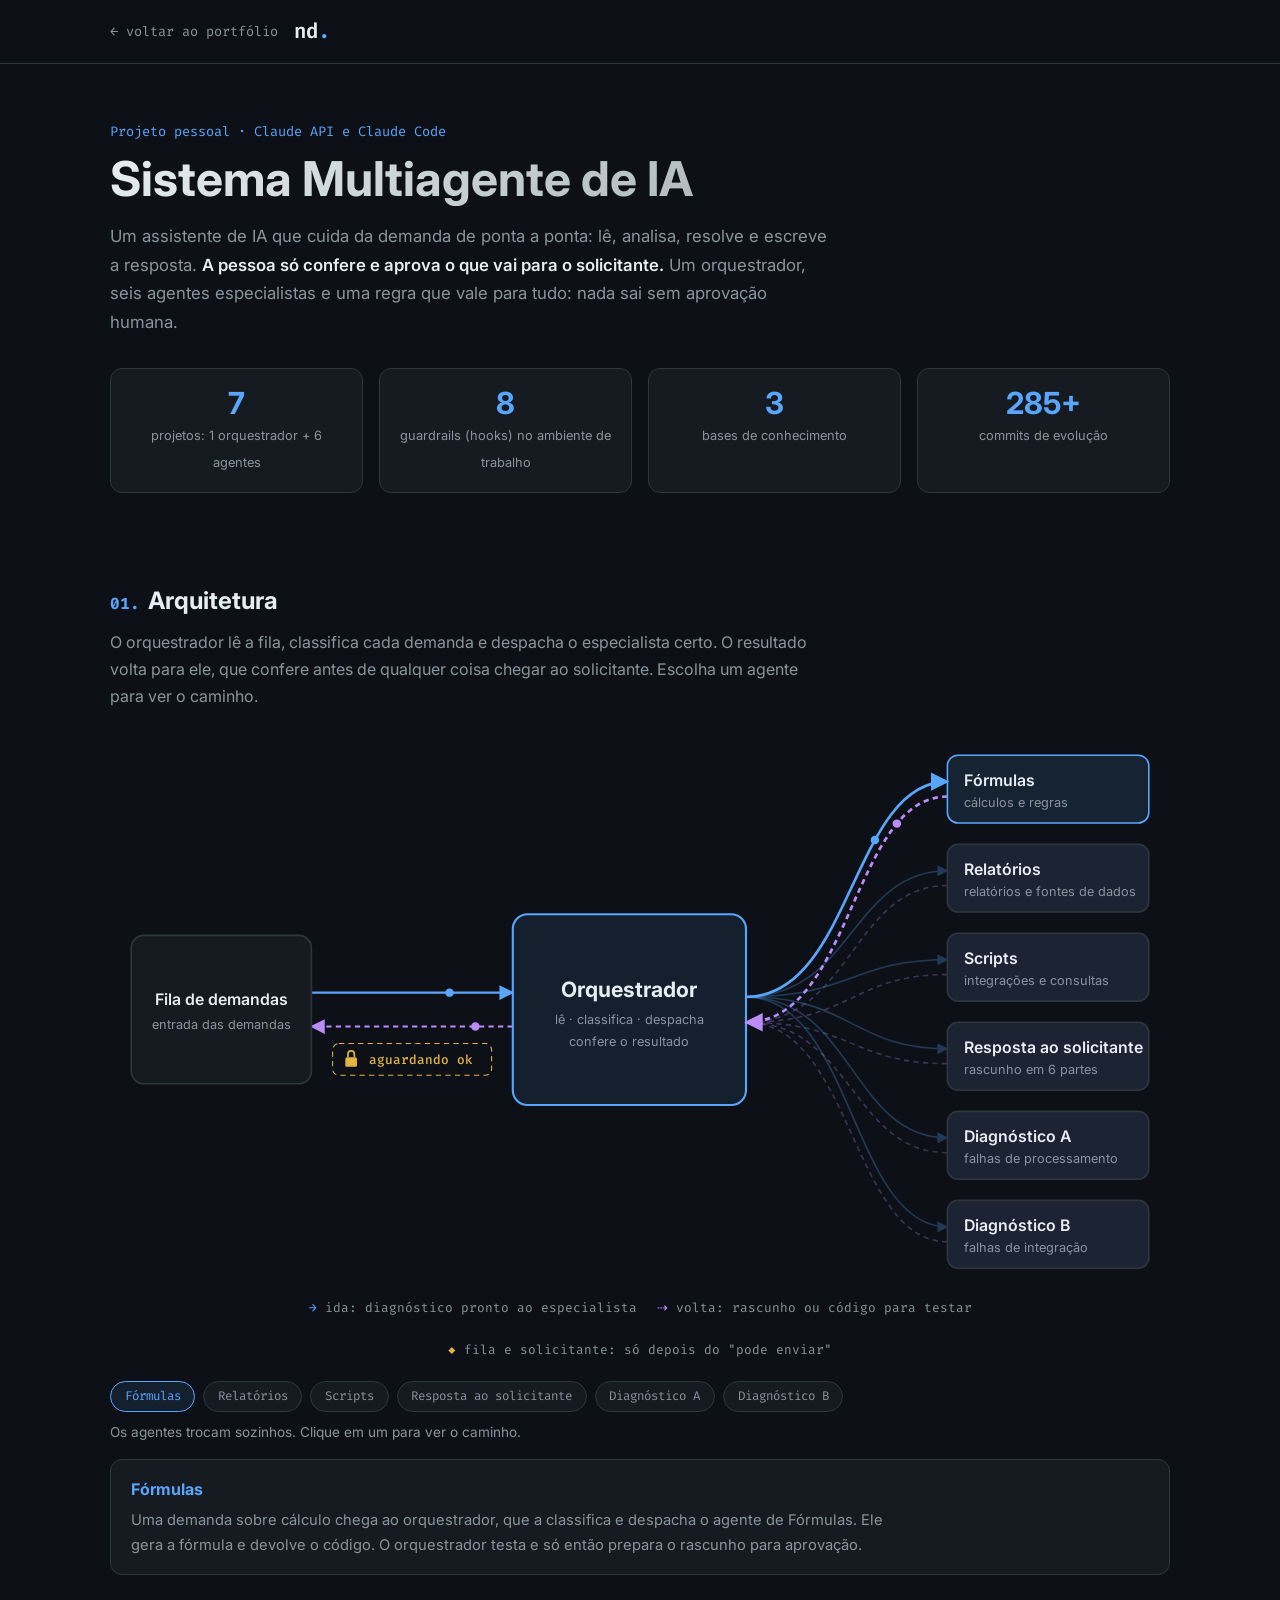
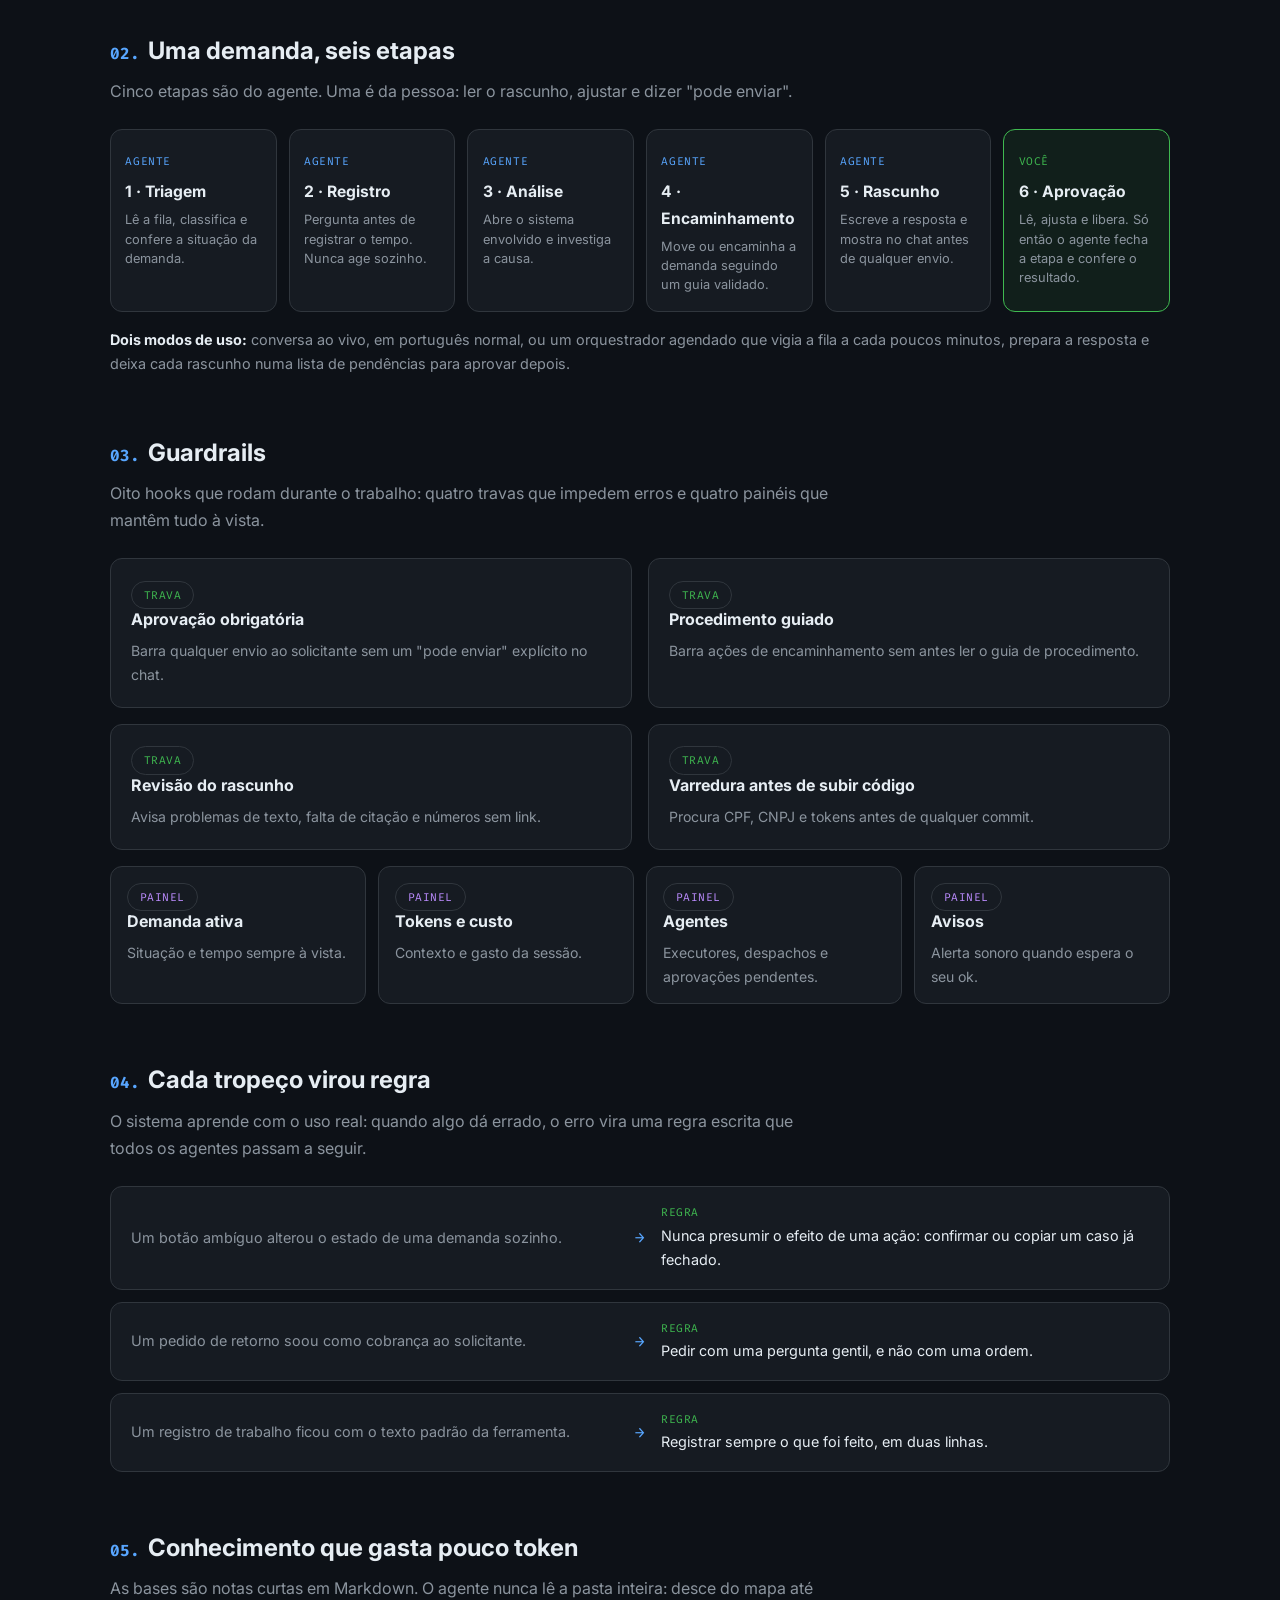
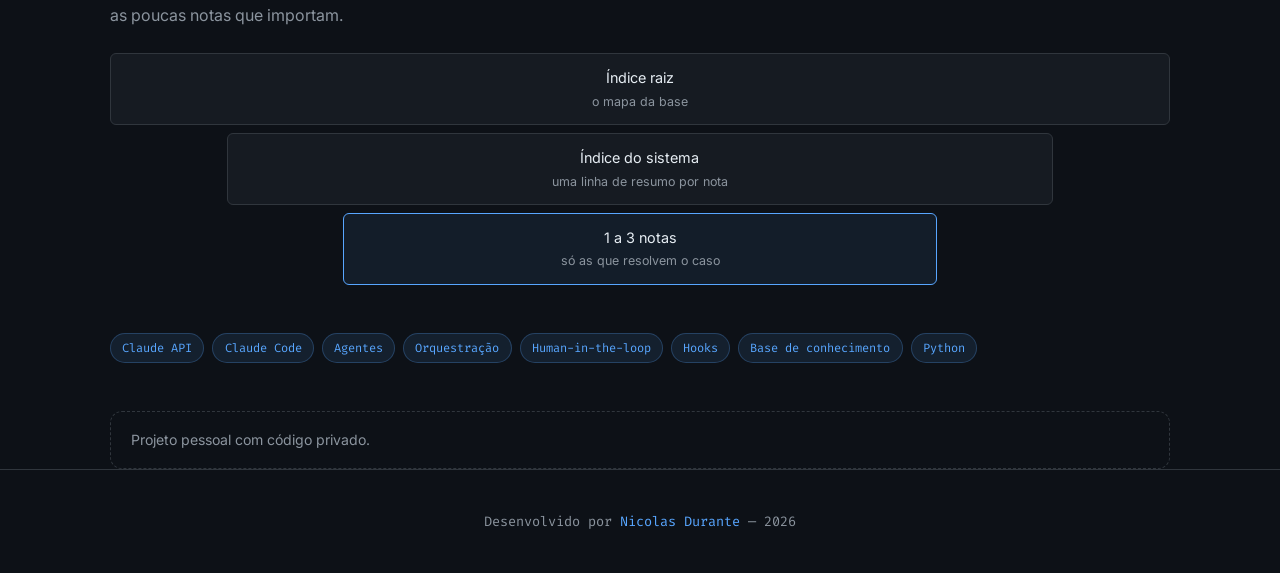
==== commit f04d820c: "Volta numeros do topo (7 projetos, 8 guardrails, 3 bases, 285+ commits) Co-Authored-By: Claude Sonne" ====
--- a/multiagente.html
+++ b/multiagente.html
@@ -213,10 +213,10 @@
         e uma regra que vale para tudo: nada sai sem aprovação humana.
       </p>
       <div class="stats">
-        <div class="stat"><b>7</b><span>agentes: 1 orquestrador e 6 especialistas</span></div>
+        <div class="stat"><b>7</b><span>projetos: 1 orquestrador + 6 agentes</span></div>
         <div class="stat"><b>8</b><span>guardrails (hooks) no ambiente de trabalho</span></div>
-        <div class="stat"><b>4</b><span>travas que bloqueiam erros antes de acontecer</span></div>
-        <div class="stat"><b>100%</b><span>dos envios passam por aprovação humana</span></div>
+        <div class="stat"><b>3</b><span>bases de conhecimento</span></div>
+        <div class="stat"><b>285+</b><span>commits de evolução</span></div>
       </div>
     </section>
 
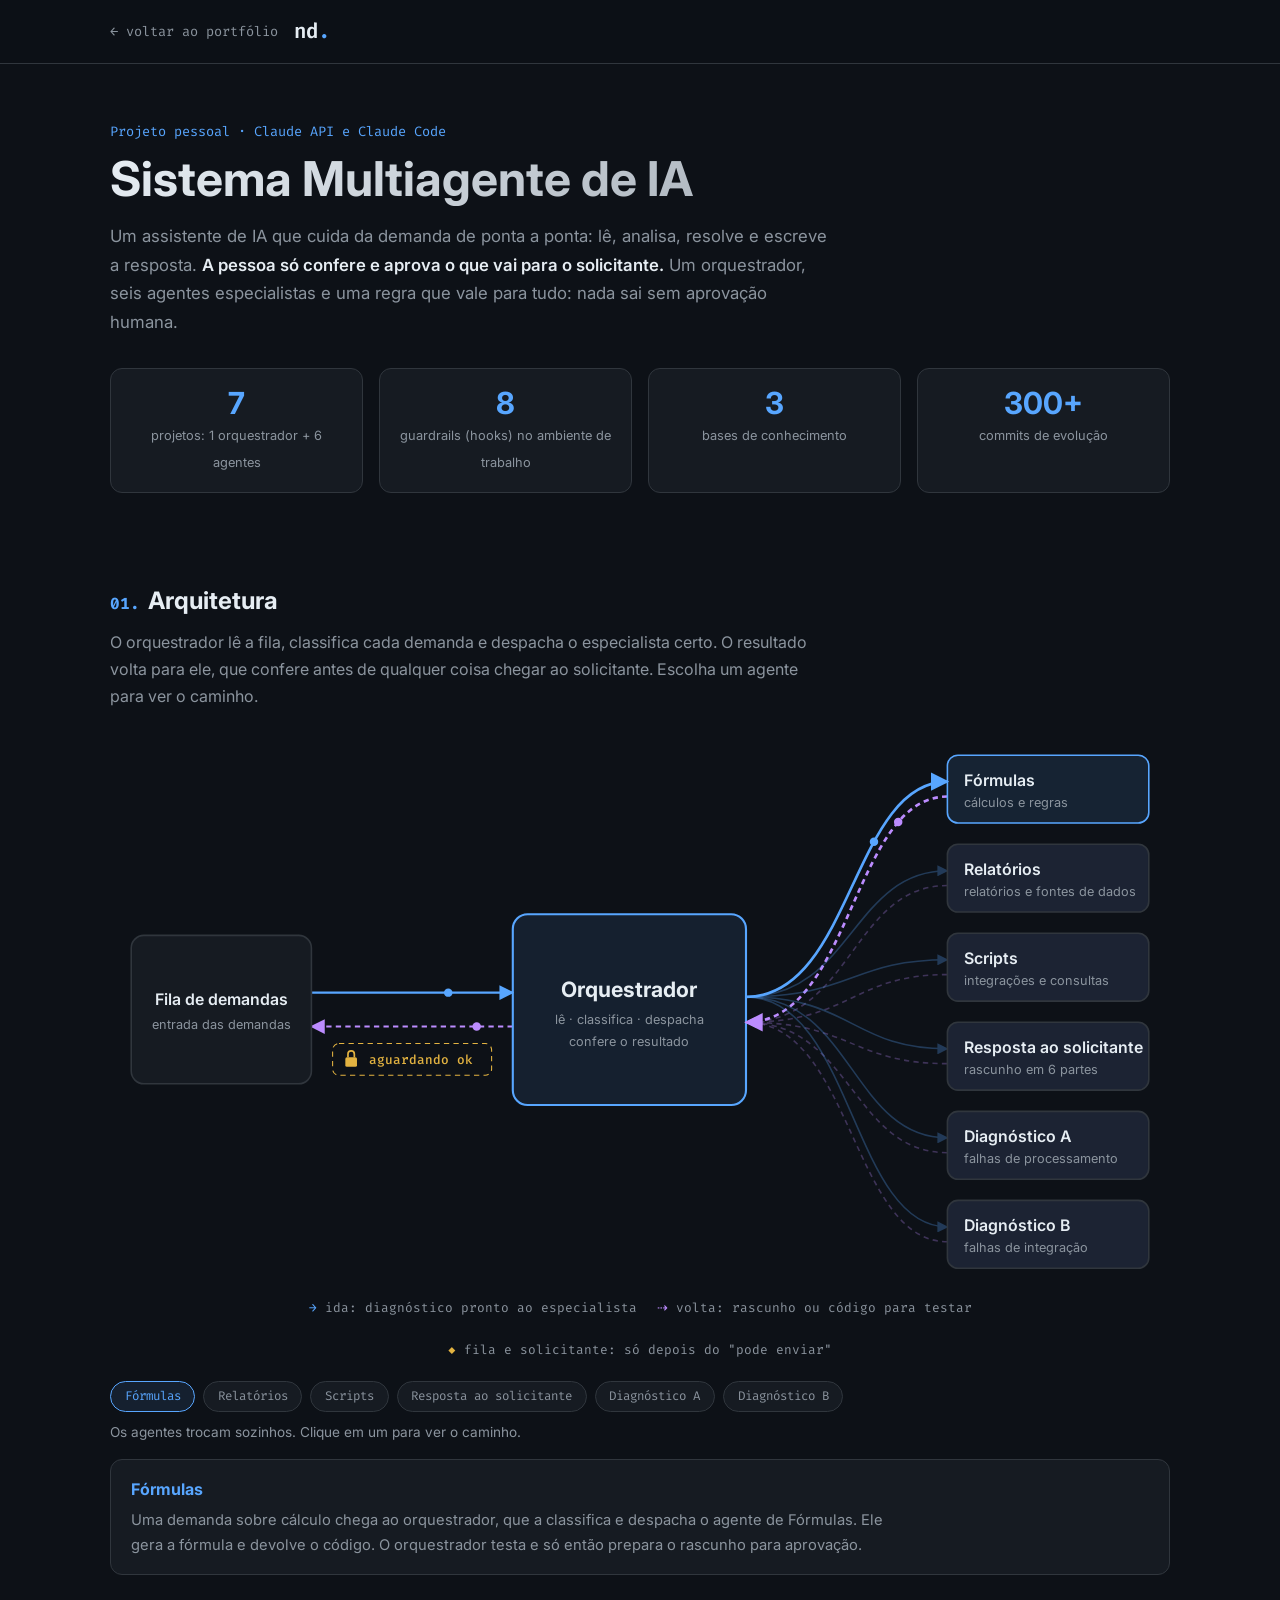
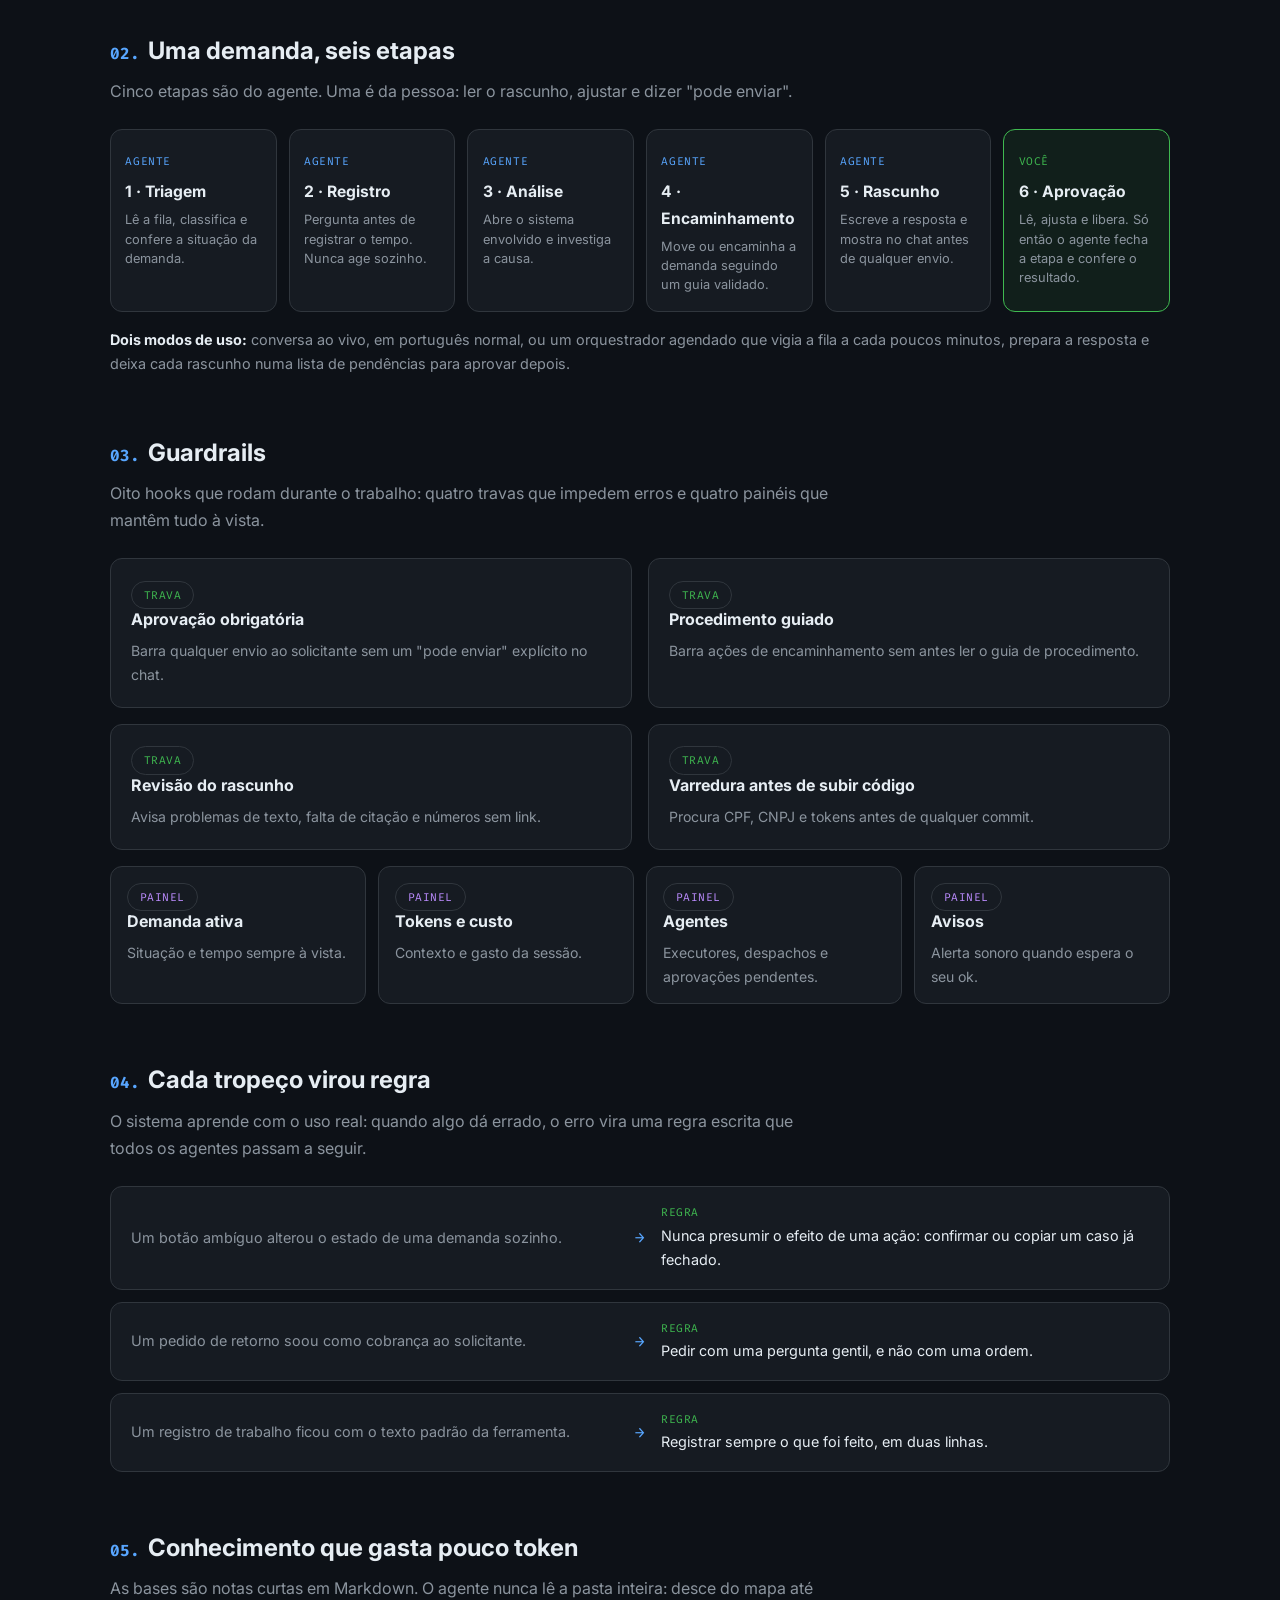
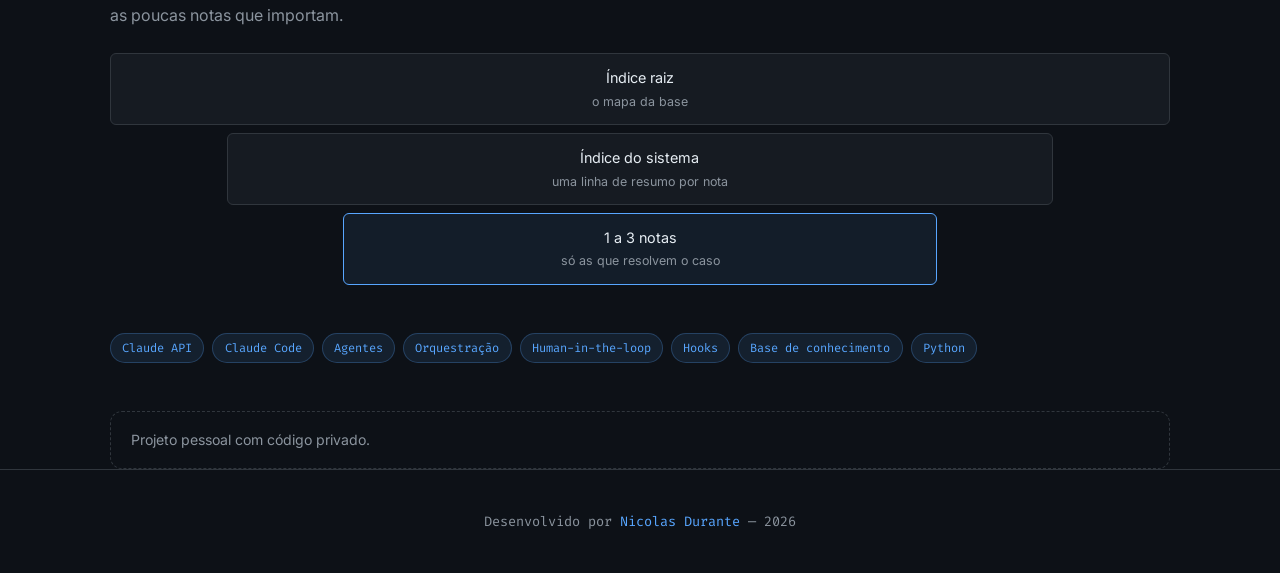
==== commit 47810fcd: "Atualiza contagem de commits para 300+ Co-Authored-By: Claude Sonnet 5.5 <noreply@anthropic.com> Cla" ====
--- a/multiagente.html
+++ b/multiagente.html
@@ -216,7 +216,7 @@
         <div class="stat"><b>7</b><span>projetos: 1 orquestrador + 6 agentes</span></div>
         <div class="stat"><b>8</b><span>guardrails (hooks) no ambiente de trabalho</span></div>
         <div class="stat"><b>3</b><span>bases de conhecimento</span></div>
-        <div class="stat"><b>285+</b><span>commits de evolução</span></div>
+        <div class="stat"><b>300+</b><span>commits de evolução</span></div>
       </div>
     </section>
 
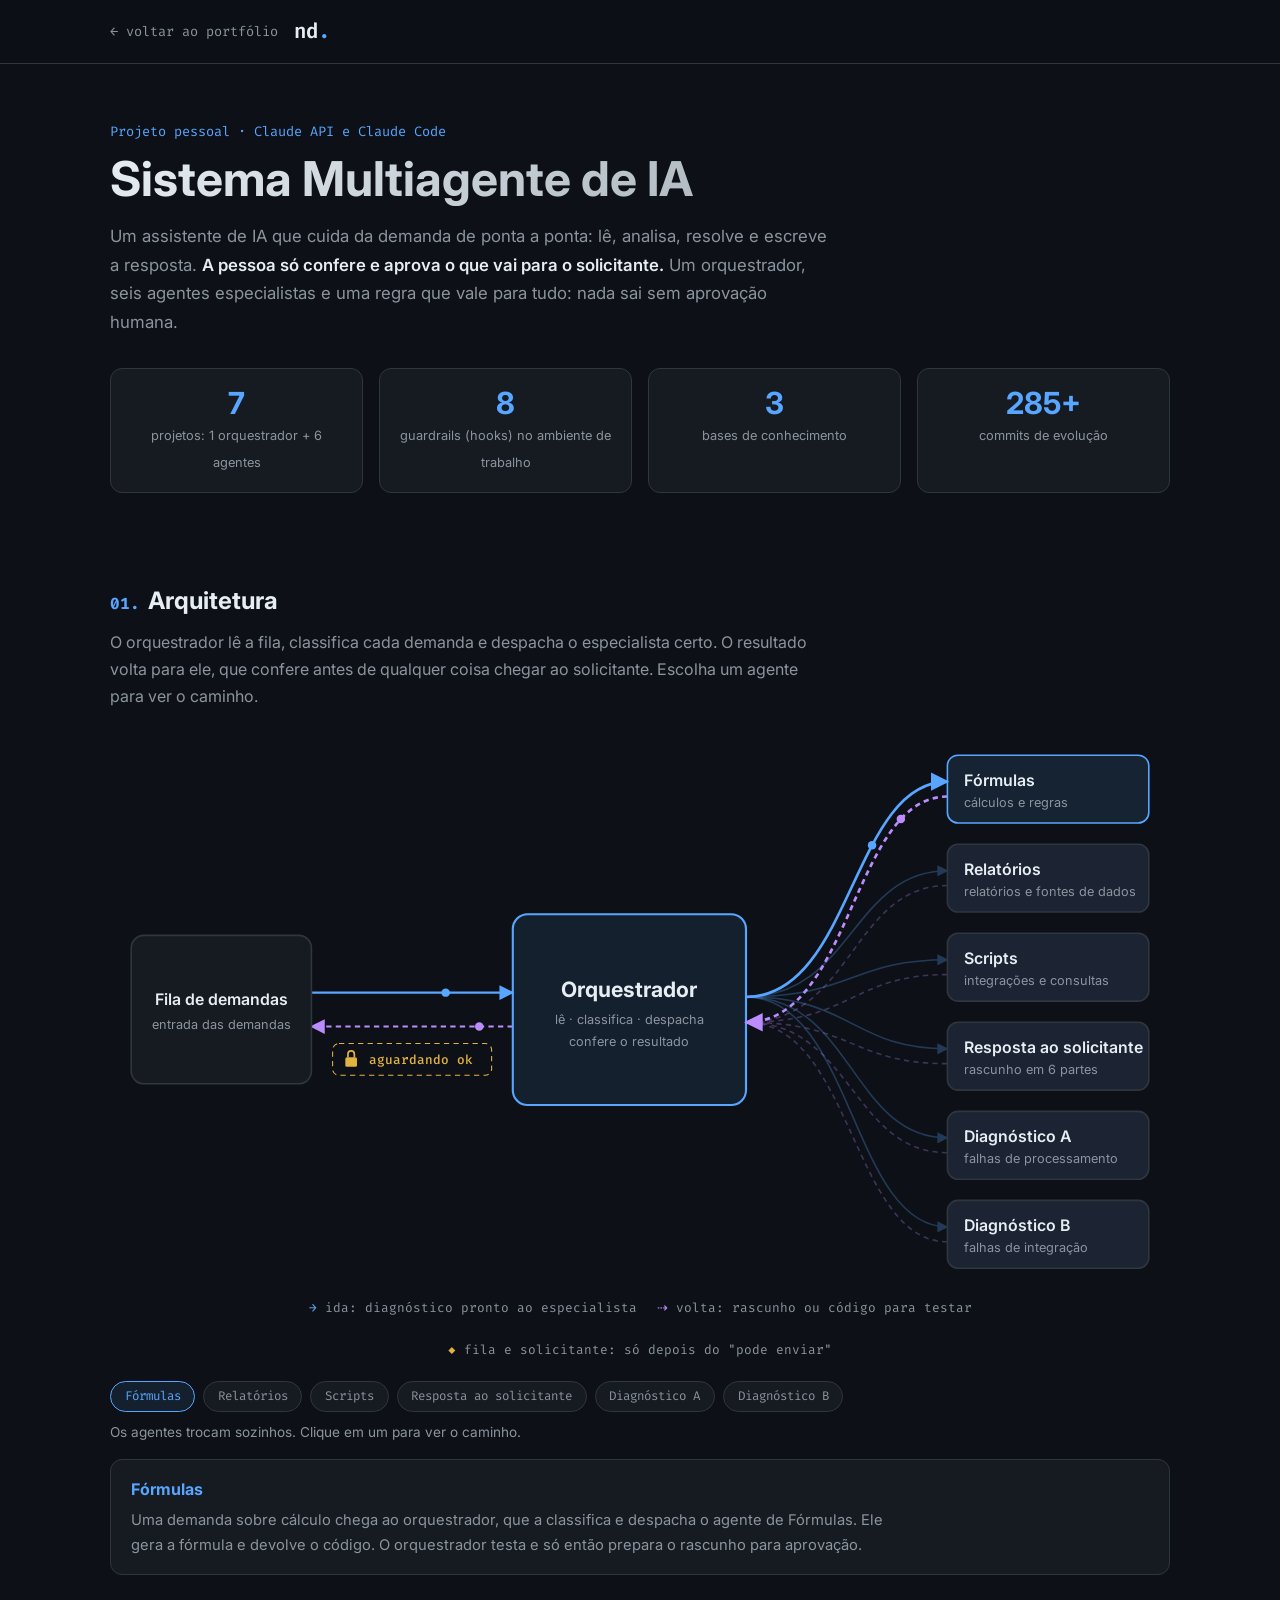
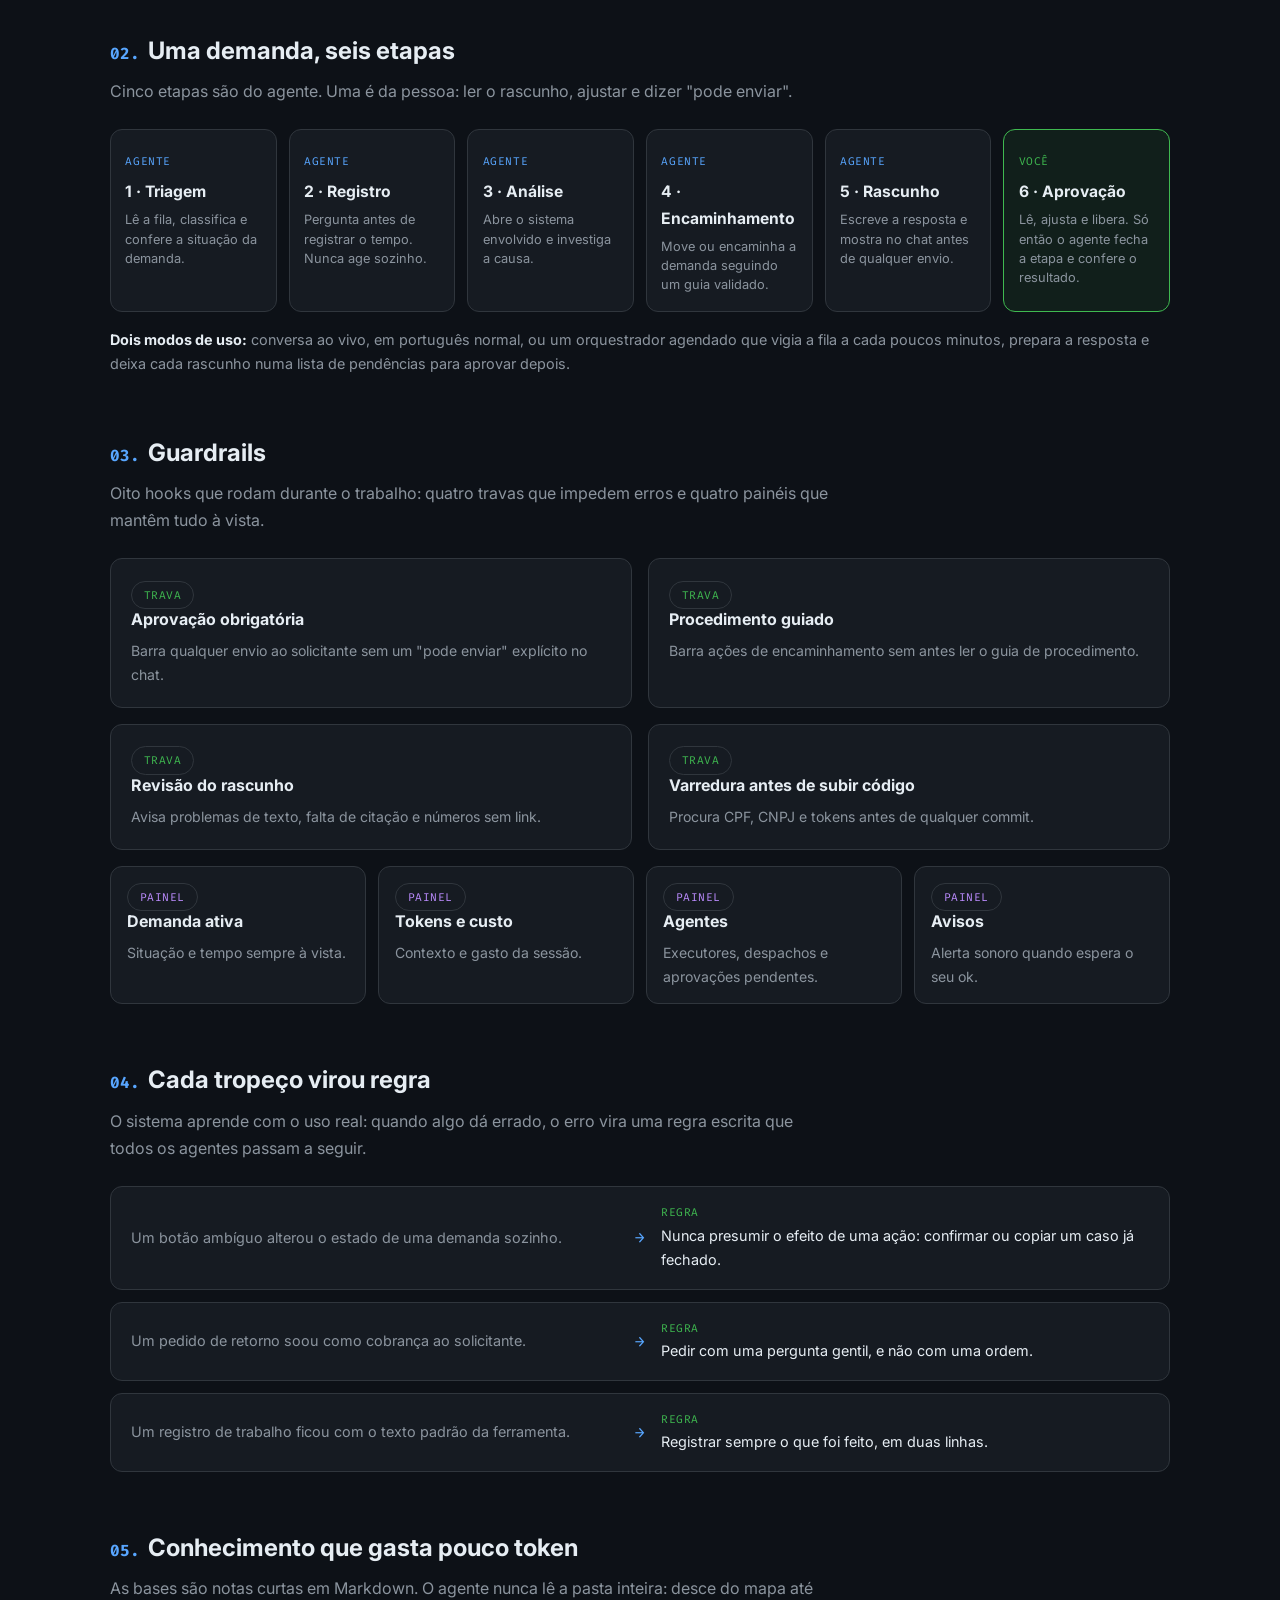
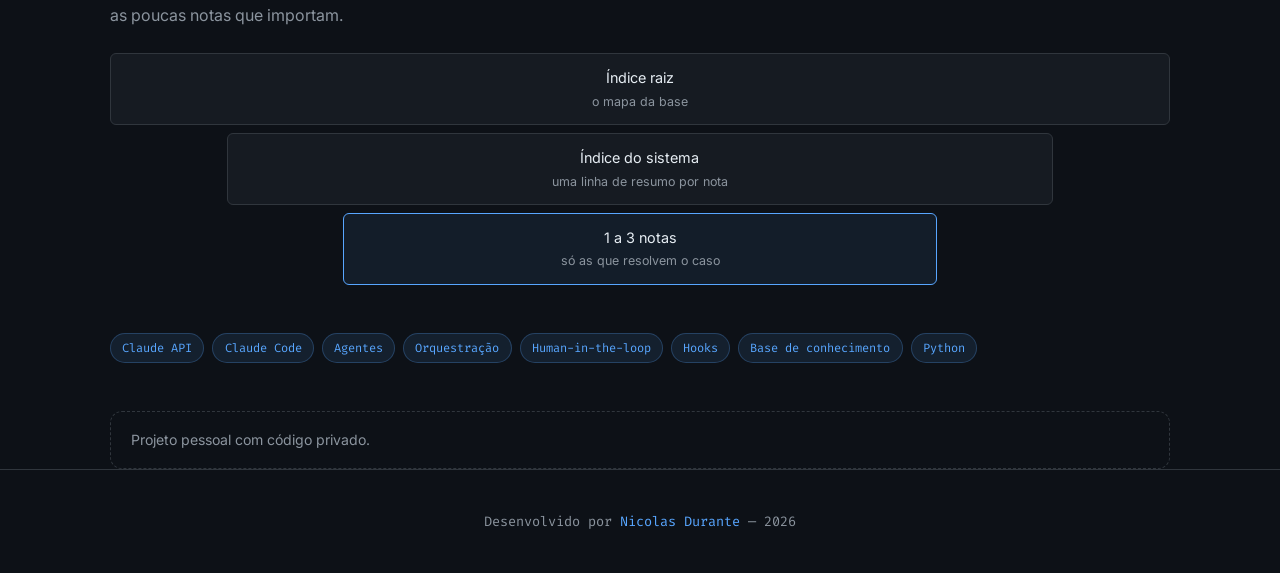
==== commit c28e24ec: "Contagem de commits volta para 285+ Co-Authored-By: Claude Sonnet 5.5 <noreply@anthropic.com> Claude" ====
--- a/multiagente.html
+++ b/multiagente.html
@@ -216,7 +216,7 @@
         <div class="stat"><b>7</b><span>projetos: 1 orquestrador + 6 agentes</span></div>
         <div class="stat"><b>8</b><span>guardrails (hooks) no ambiente de trabalho</span></div>
         <div class="stat"><b>3</b><span>bases de conhecimento</span></div>
-        <div class="stat"><b>300+</b><span>commits de evolução</span></div>
+        <div class="stat"><b>285+</b><span>commits de evolução</span></div>
       </div>
     </section>
 
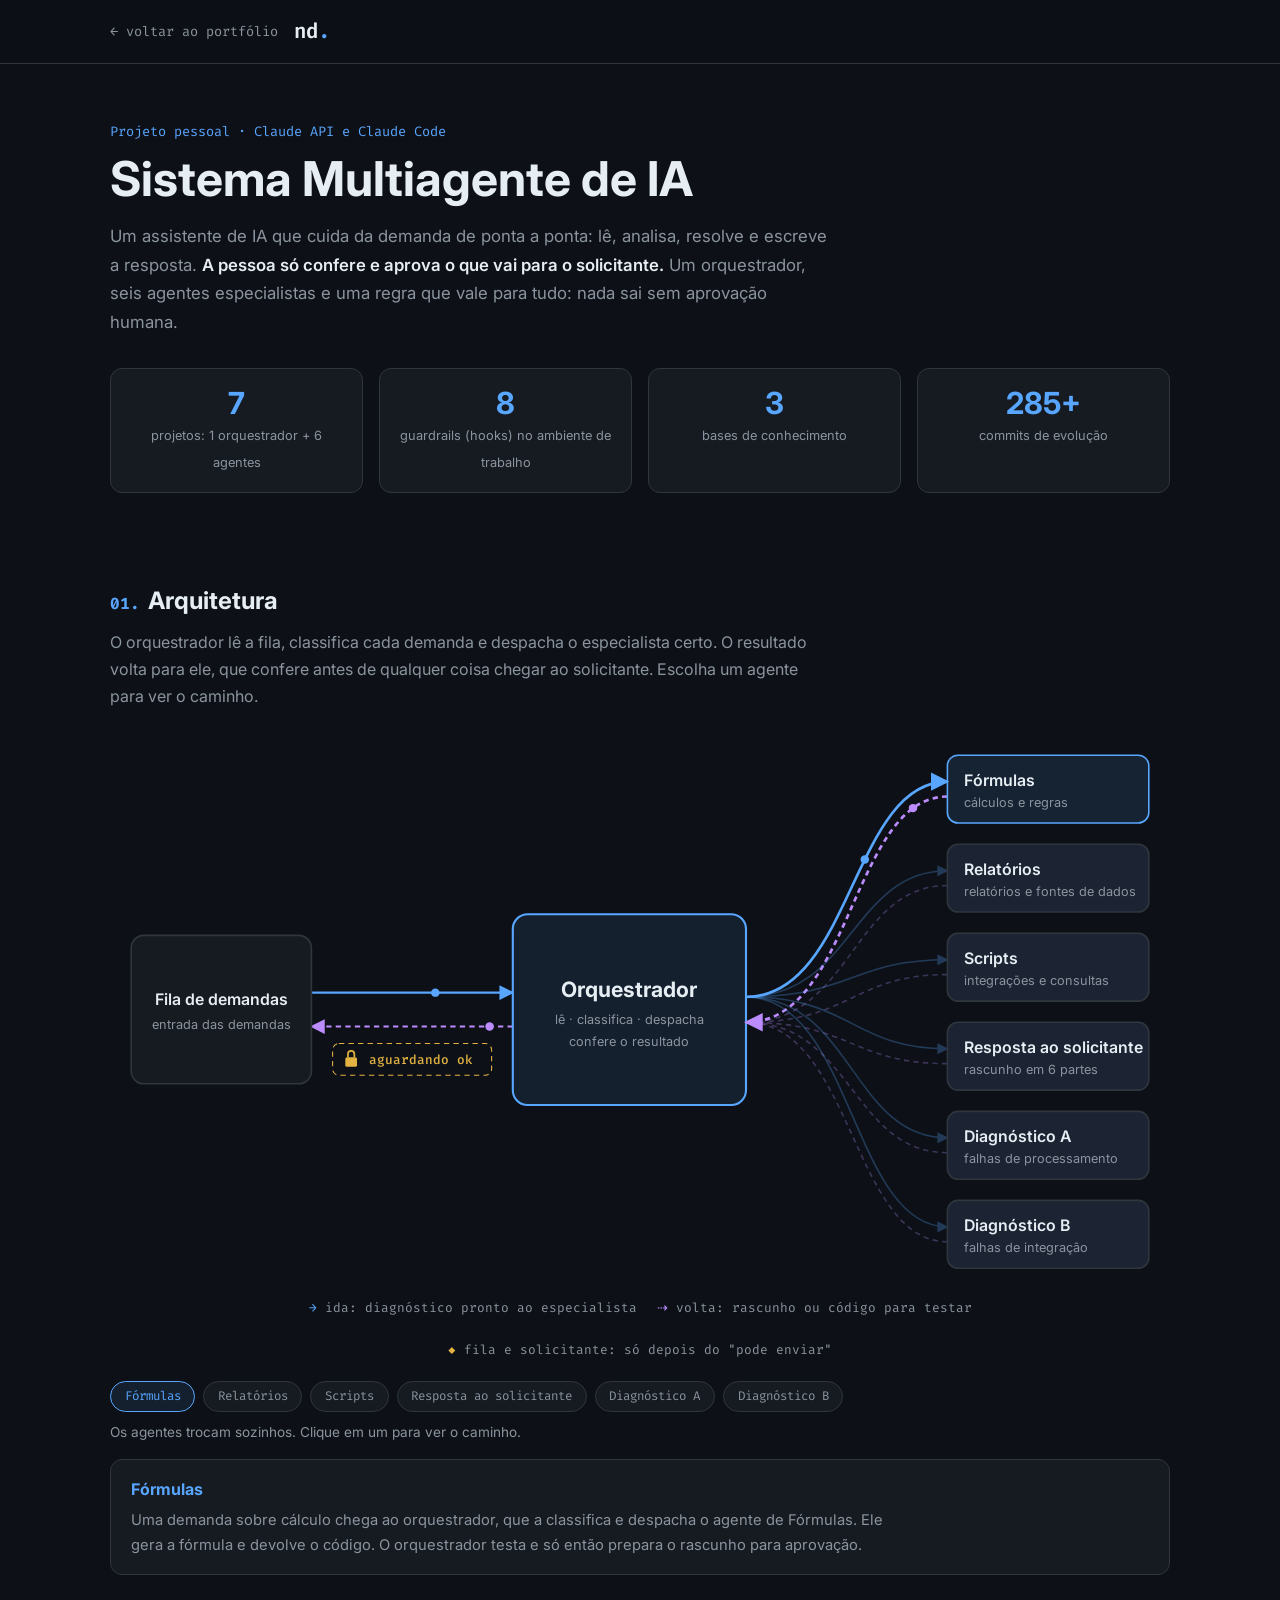
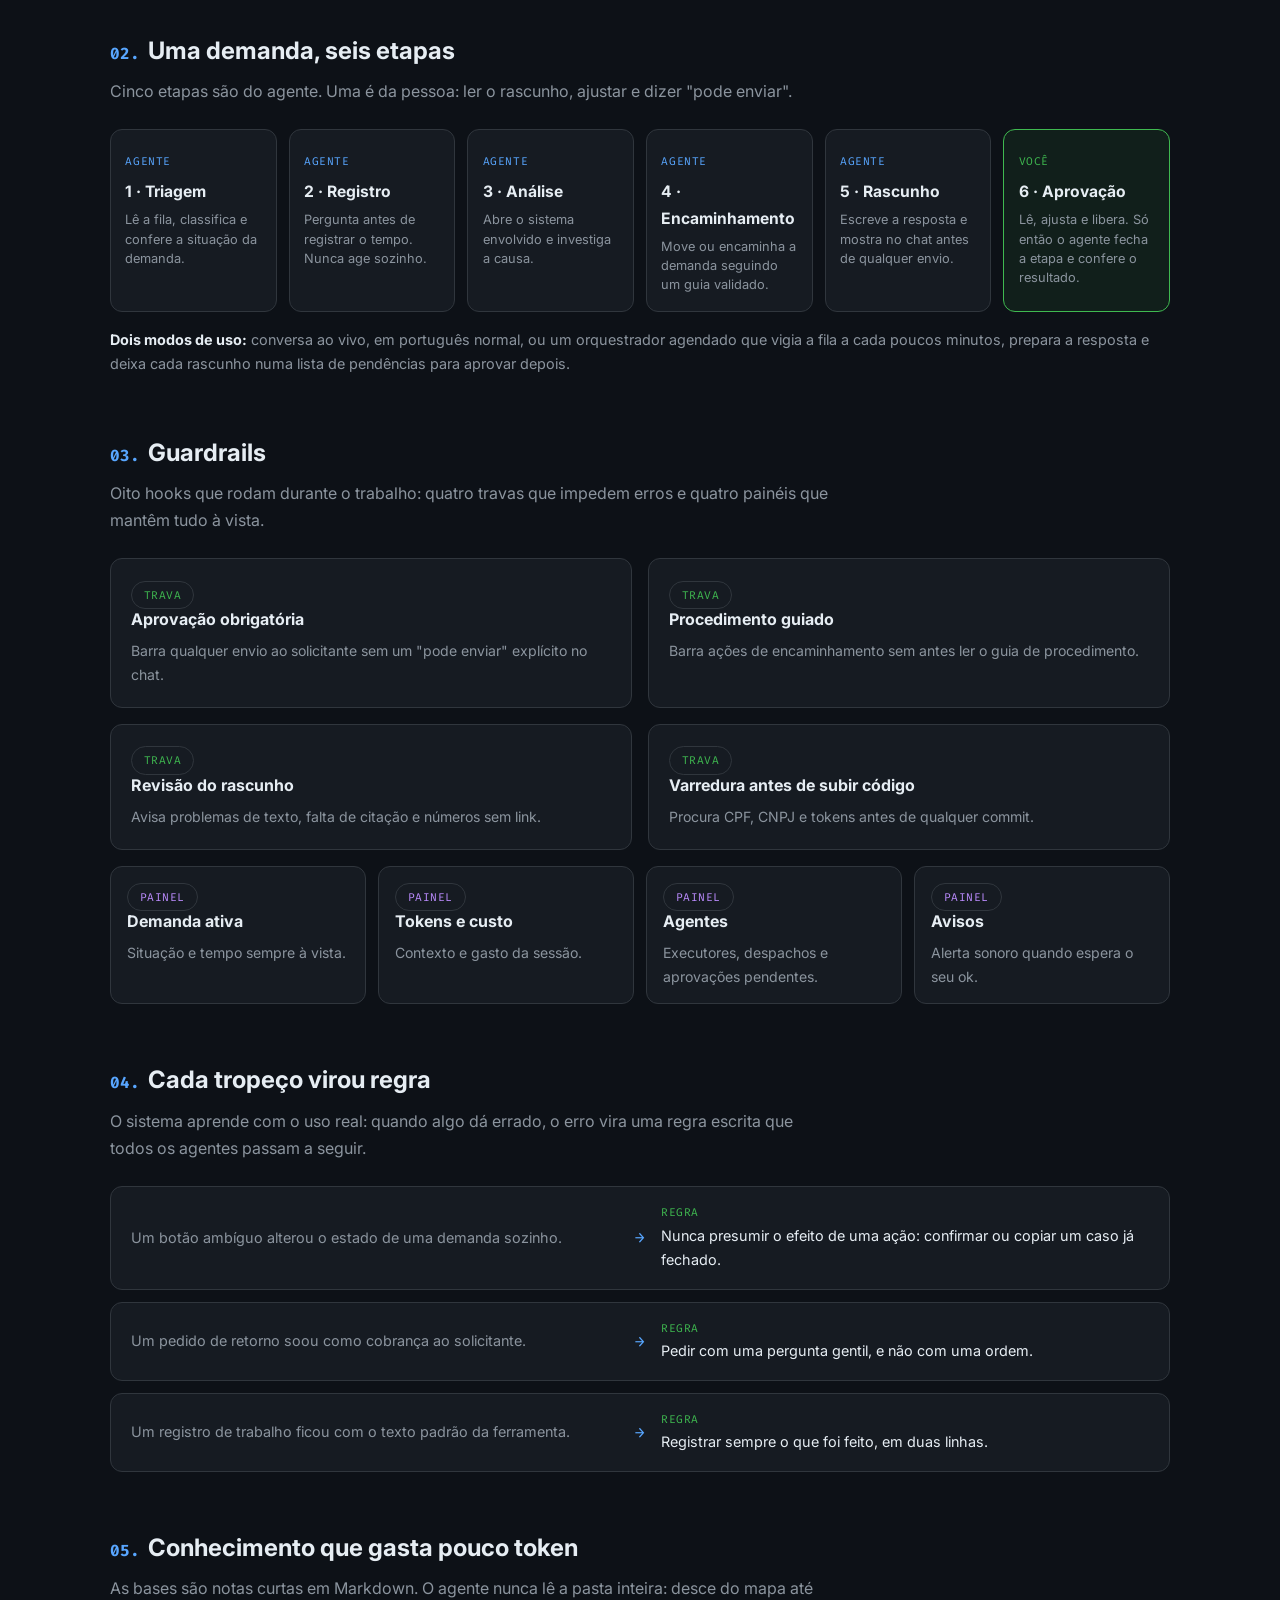
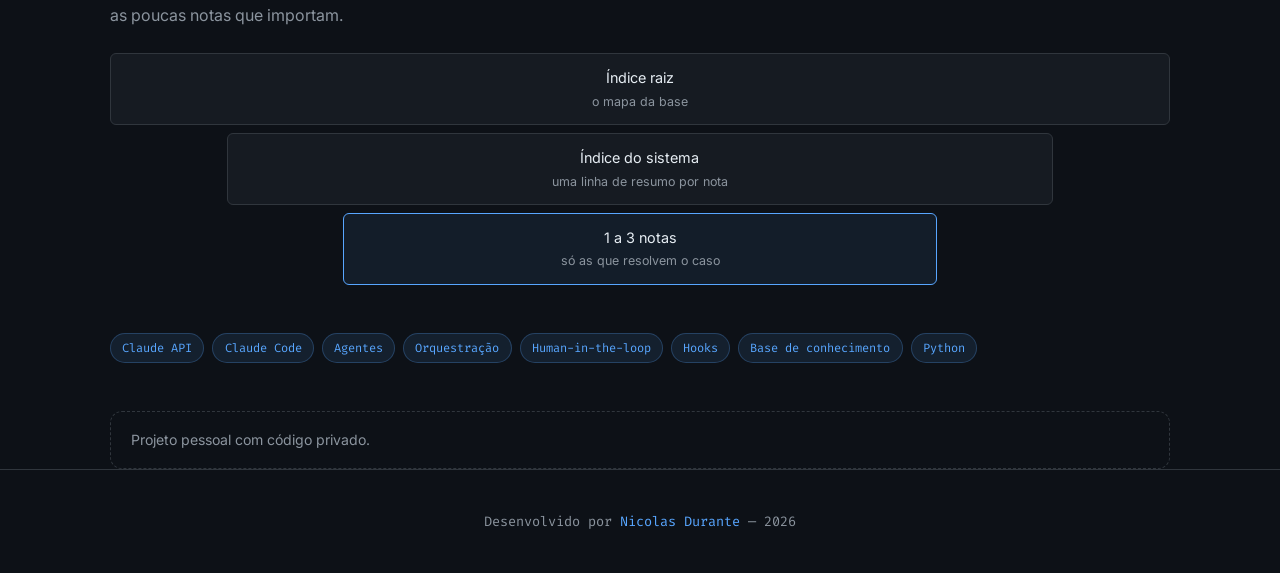
==== commit 3640c991: "Titulo com cor solida e color-scheme dark (legibilidade no navegador do LinkedIn) Co-Authored-By: Cl" ====
--- a/multiagente.html
+++ b/multiagente.html
@@ -3,6 +3,7 @@
 <head>
   <meta charset="UTF-8" />
   <meta name="viewport" content="width=device-width, initial-scale=1.0" />
+  <meta name="color-scheme" content="dark" />
   <title>Sistema Multiagente de IA — Nicolas Durante</title>
   <meta name="description" content="Um orquestrador, seis agentes especialistas e uma regra: nada chega ao solicitante sem aprovação humana. Arquitetura do projeto." />
   <meta property="og:type" content="website" />
@@ -18,6 +19,7 @@
   <link rel="preconnect" href="https://fonts.googleapis.com" />
   <link href="https://fonts.googleapis.com/css2?family=Inter:wght@300;400;500;600;700&family=Fira+Code:wght@400;500&display=swap" rel="stylesheet" />
   <style>
+    :root { color-scheme: dark; }
     body { overflow-x: hidden; }
     .topbar {
       position: sticky; top: 0; z-index: 50; height: var(--nav-h);
@@ -36,8 +38,7 @@
     .eyebrow { font-family: var(--mono); font-size: .85rem; color: var(--accent); margin-bottom: .5rem; }
     .page-hero h1 {
       font-size: clamp(1.9rem, 5vw, 3rem); line-height: 1.15; margin-bottom: 1rem;
-      background: linear-gradient(135deg, #e6edf3 0%, #8b949e 100%);
-      -webkit-background-clip: text; -webkit-text-fill-color: transparent;
+      color: #e6edf3;
     }
     .lead { color: var(--muted); font-size: 1.05rem; max-width: 720px; }
     .lead strong { color: var(--text); font-weight: 600; }
--- a/style.css
+++ b/style.css
@@ -2,6 +2,7 @@
 *, *::before, *::after { box-sizing: border-box; margin: 0; padding: 0; }
 
 :root {
+  color-scheme: dark;
   --bg:        #0d1117;
   --bg2:       #161b22;
   --bg3:       #1c2333;
@@ -106,8 +107,7 @@
   font-size: clamp(2.2rem, 5vw, 3.8rem);
   font-weight: 700; line-height: 1.1;
   margin-bottom: .5rem;
-  background: linear-gradient(135deg, #e6edf3 0%, #8b949e 100%);
-  -webkit-background-clip: text; -webkit-text-fill-color: transparent;
+  color: #e6edf3;
 }
 
 .hero-role {
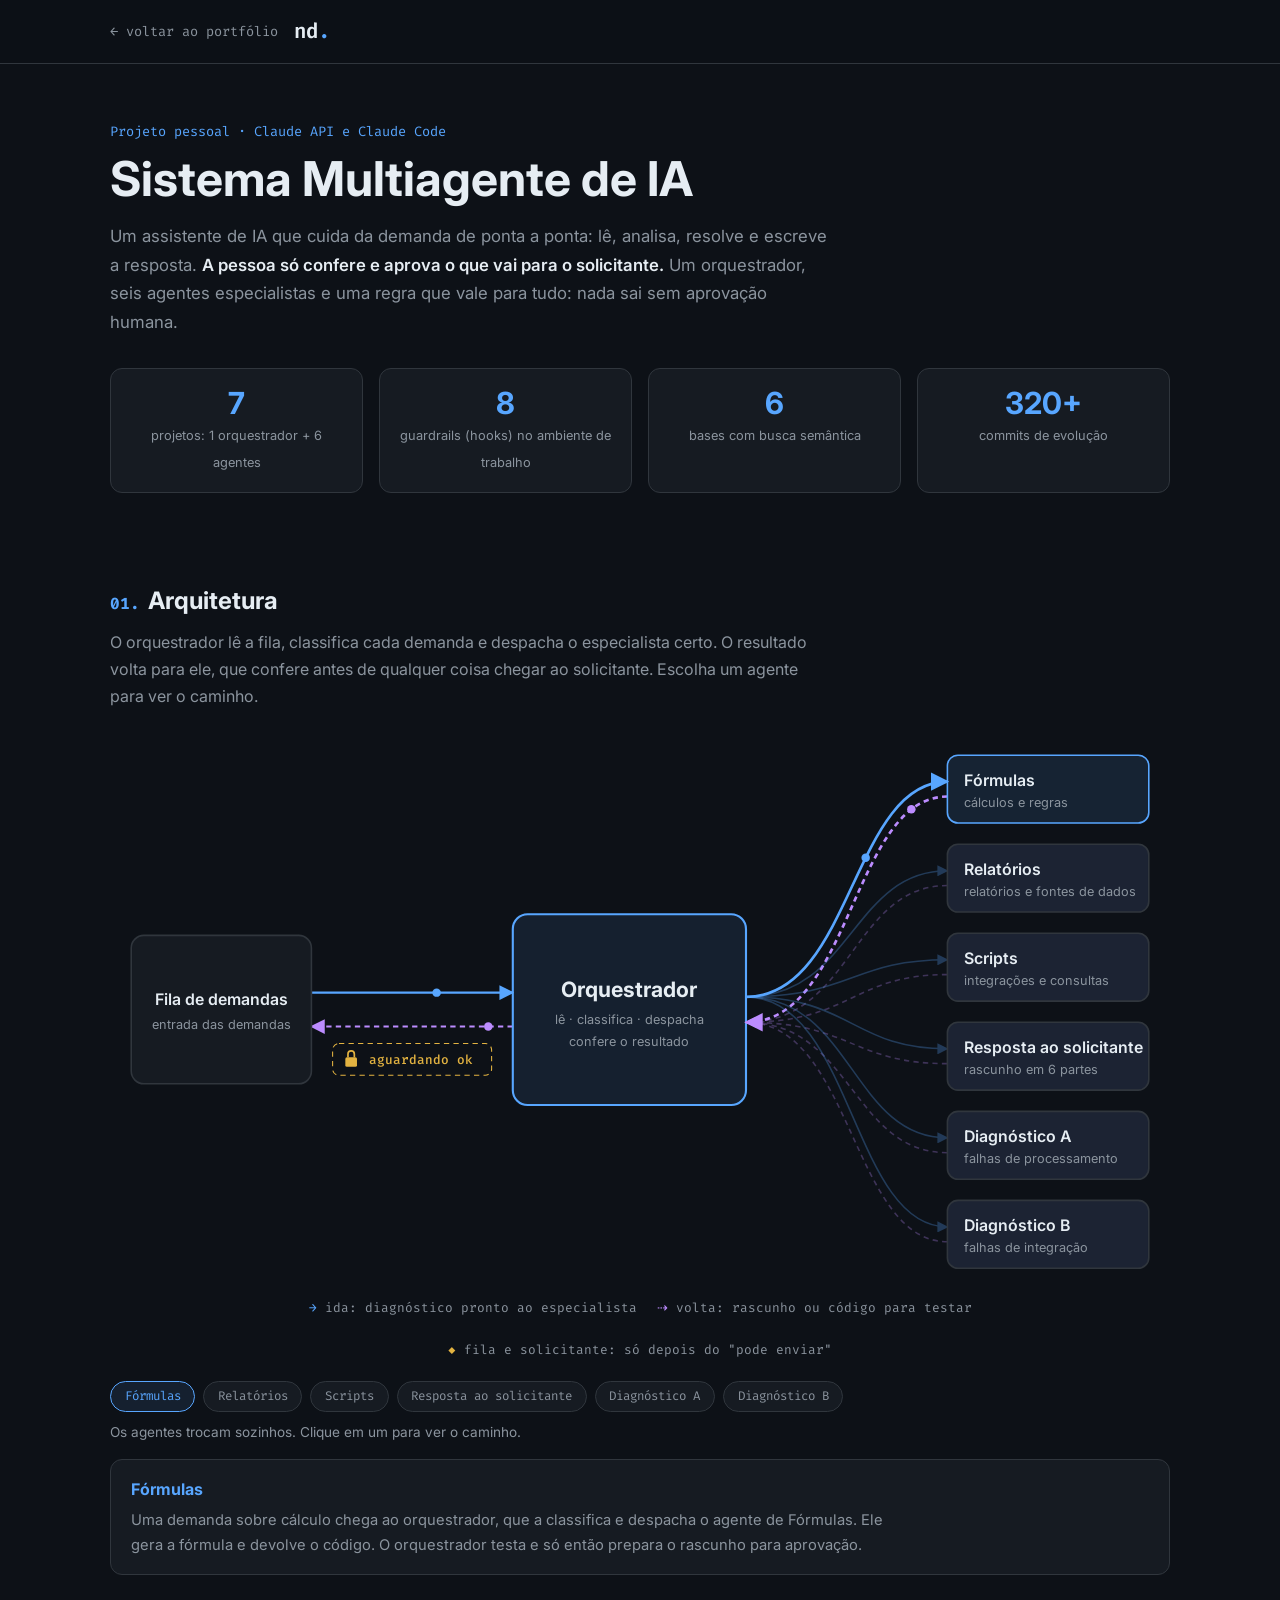
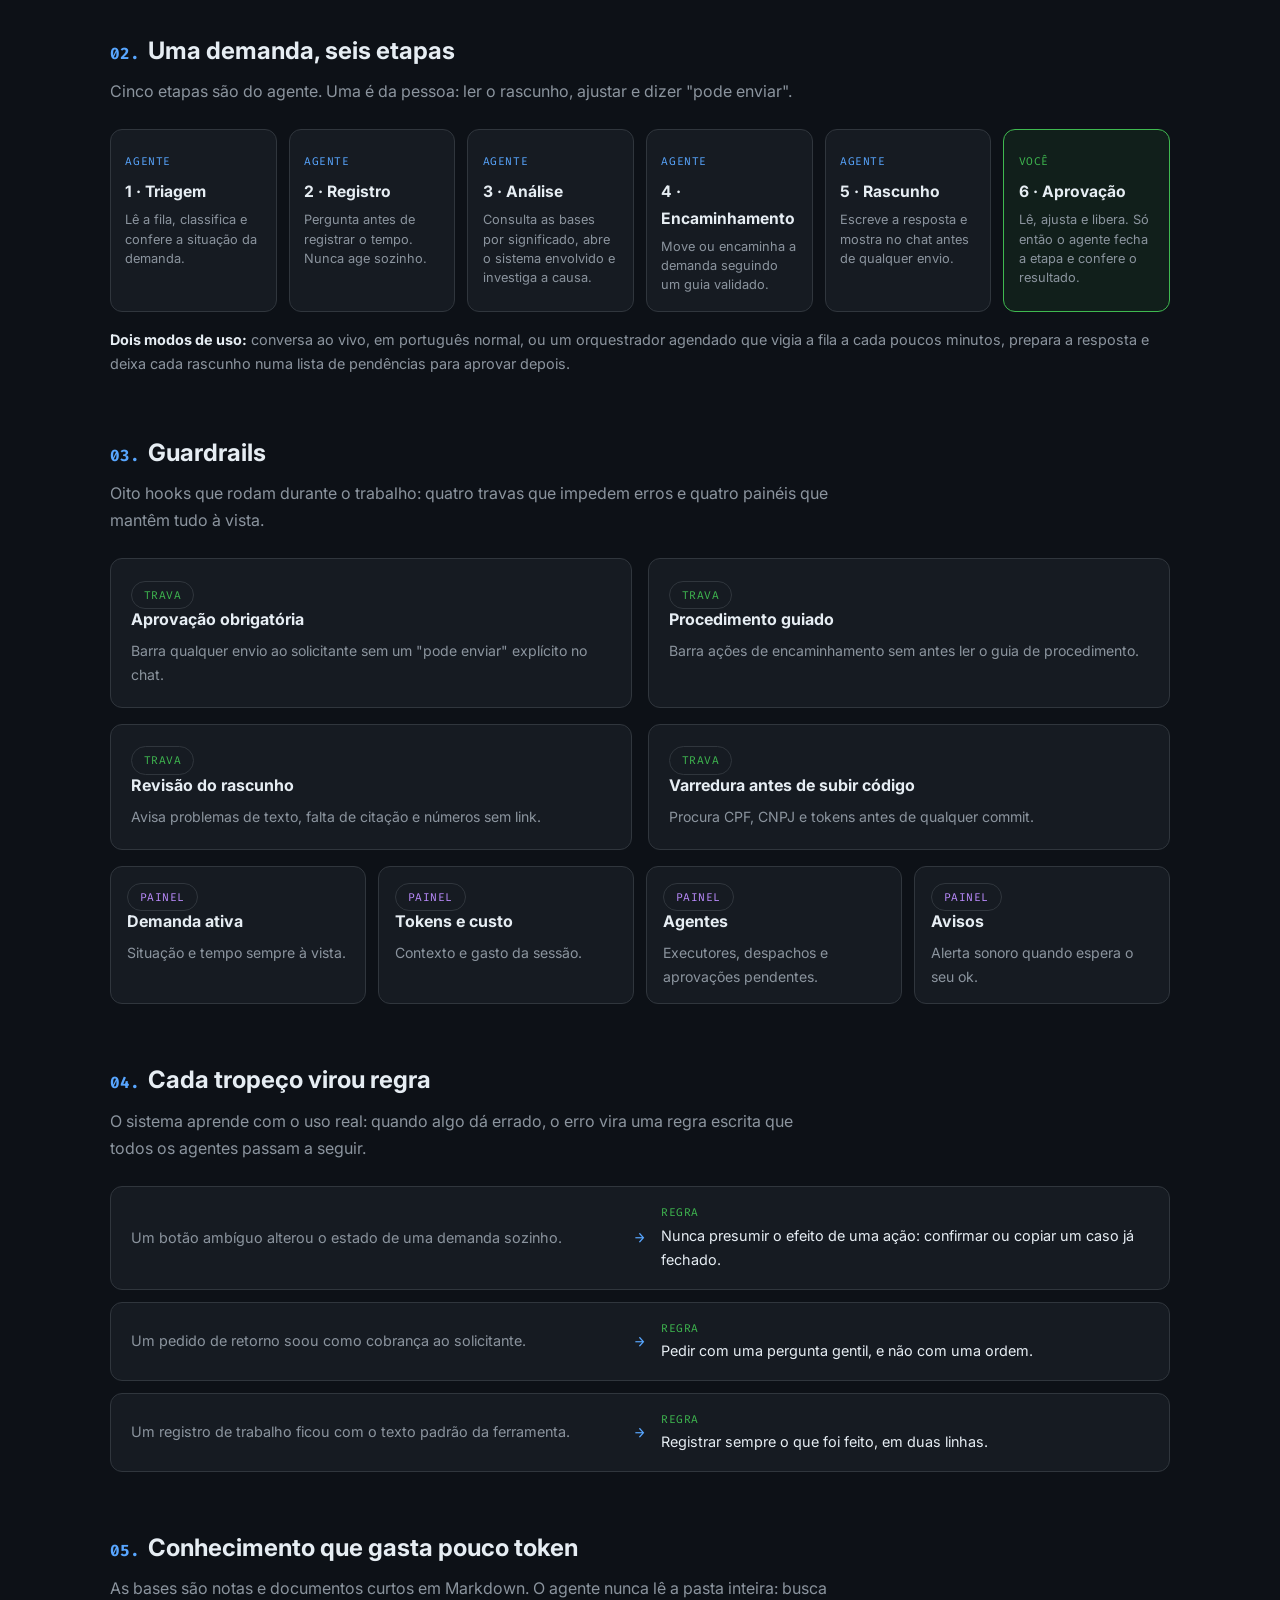
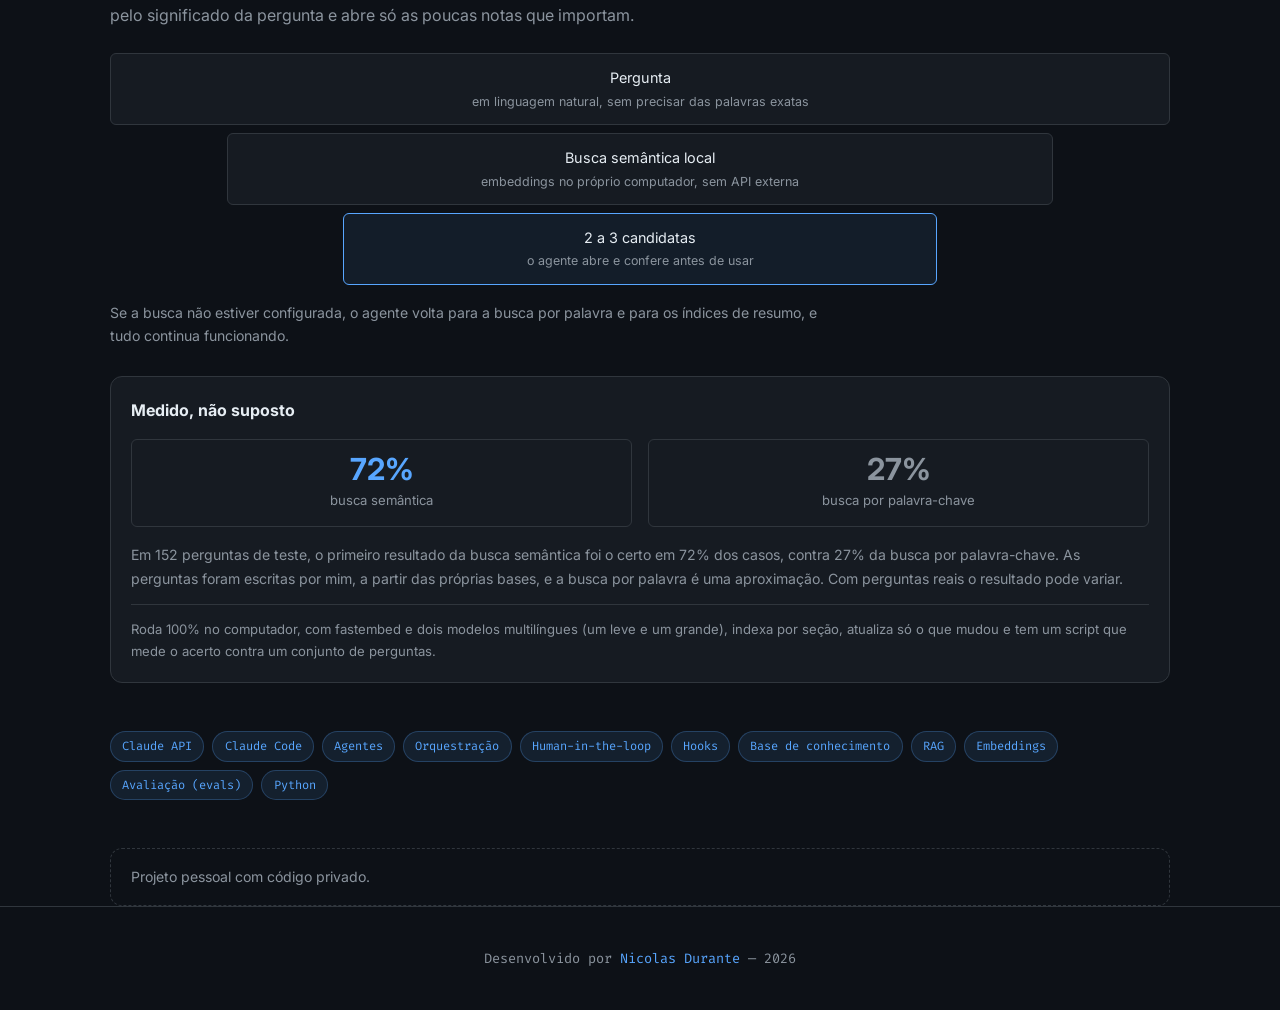
==== commit 8d05bb3a: "Multiagente: busca semantica (RAG) local, medicao e numeros atualizados Co-Authored-By: Claude Sonne" ====
--- a/multiagente.html
+++ b/multiagente.html
@@ -118,6 +118,17 @@
     .funnel .f:nth-child(2) { width: 78%; }
     .funnel .f:nth-child(3) { width: 56%; border-color: var(--accent); background: rgba(88,166,255,.08); }
     .funnel .f small { display: block; color: var(--muted); font-size: .78rem; }
+
+    .kfoot { margin: 1rem 0 0; font-size: .88rem; }
+    .measure { margin-top: 1.75rem; background: var(--bg2); border: 1px solid var(--border); border-radius: var(--radius); padding: 1.25rem; }
+    .measure h3 { font-size: 1rem; margin-bottom: .9rem; }
+    .measure .mrow { display: grid; grid-template-columns: 1fr 1fr; gap: 1rem; margin-bottom: 1rem; }
+    .measure .m { text-align: center; border: 1px solid var(--border); border-radius: var(--radius-sm); padding: .8rem; }
+    .measure .m b { display: block; font-size: 1.9rem; color: var(--accent); line-height: 1.1; }
+    .measure .m:nth-child(2) b { color: var(--muted); }
+    .measure .m span { color: var(--muted); font-size: .82rem; }
+    .measure p { color: var(--muted); font-size: .88rem; margin-bottom: .6rem; }
+    .measure p.tech { margin: .8rem 0 0; padding-top: .8rem; border-top: 1px solid var(--border); font-size: .82rem; }
 
     .two { display: grid; grid-template-columns: 1fr 1fr; gap: 1.5rem; }
     ul.clean { list-style: none; display: grid; gap: .6rem; }
@@ -216,8 +227,8 @@
       <div class="stats">
         <div class="stat"><b>7</b><span>projetos: 1 orquestrador + 6 agentes</span></div>
         <div class="stat"><b>8</b><span>guardrails (hooks) no ambiente de trabalho</span></div>
-        <div class="stat"><b>3</b><span>bases de conhecimento</span></div>
-        <div class="stat"><b>285+</b><span>commits de evolução</span></div>
+        <div class="stat"><b>6</b><span>bases com busca semântica</span></div>
+        <div class="stat"><b>320+</b><span>commits de evolução</span></div>
       </div>
     </section>
 
@@ -237,7 +248,7 @@
       <div class="steps">
         <div class="step"><span class="who">Agente</span><h3>1 · Triagem</h3><p>Lê a fila, classifica e confere a situação da demanda.</p></div>
         <div class="step"><span class="who">Agente</span><h3>2 · Registro</h3><p>Pergunta antes de registrar o tempo. Nunca age sozinho.</p></div>
-        <div class="step"><span class="who">Agente</span><h3>3 · Análise</h3><p>Abre o sistema envolvido e investiga a causa.</p></div>
+        <div class="step"><span class="who">Agente</span><h3>3 · Análise</h3><p>Consulta as bases por significado, abre o sistema envolvido e investiga a causa.</p></div>
         <div class="step"><span class="who">Agente</span><h3>4 · Encaminhamento</h3><p>Move ou encaminha a demanda seguindo um guia validado.</p></div>
         <div class="step"><span class="who">Agente</span><h3>5 · Rascunho</h3><p>Escreve a resposta e mostra no chat antes de qualquer envio.</p></div>
         <div class="step human"><span class="who">Você</span><h3>6 · Aprovação</h3><p>Lê, ajusta e libera. Só então o agente fecha a etapa e confere o resultado.</p></div>
@@ -286,17 +297,24 @@
 
     <section class="block">
       <h2><span class="accent">05.</span>Conhecimento que gasta pouco token</h2>
-      <p class="sub">As bases são notas curtas em Markdown. O agente nunca lê a pasta inteira: desce do mapa até as poucas notas que importam.</p>
+      <p class="sub">As bases são notas e documentos curtos em Markdown. O agente nunca lê a pasta inteira: busca pelo significado da pergunta e abre só as poucas notas que importam.</p>
       <div class="funnel">
-        <div class="f">Índice raiz<small>o mapa da base</small></div>
-        <div class="f">Índice do sistema<small>uma linha de resumo por nota</small></div>
-        <div class="f">1 a 3 notas<small>só as que resolvem o caso</small></div>
+        <div class="f">Pergunta<small>em linguagem natural, sem precisar das palavras exatas</small></div>
+        <div class="f">Busca semântica local<small>embeddings no próprio computador, sem API externa</small></div>
+        <div class="f">2 a 3 candidatas<small>o agente abre e confere antes de usar</small></div>
+      </div>
+      <p class="sub kfoot">Se a busca não estiver configurada, o agente volta para a busca por palavra e para os índices de resumo, e tudo continua funcionando.</p>
+      <div class="measure">
+        <h3>Medido, não suposto</h3>
+        <div class="mrow"><div class="m"><b>72%</b><span>busca semântica</span></div><div class="m"><b>27%</b><span>busca por palavra-chave</span></div></div>
+        <p>Em 152 perguntas de teste, o primeiro resultado da busca semântica foi o certo em 72% dos casos, contra 27% da busca por palavra-chave. As perguntas foram escritas por mim, a partir das próprias bases, e a busca por palavra é uma aproximação. Com perguntas reais o resultado pode variar.</p>
+        <p class="tech">Roda 100% no computador, com fastembed e dois modelos multilíngues (um leve e um grande), indexa por seção, atualiza só o que mudou e tem um script que mede o acerto contra um conjunto de perguntas.</p>
       </div>
     </section>
 
     <div class="tags tags-end">
         <span>Claude API</span><span>Claude Code</span><span>Agentes</span><span>Orquestração</span>
-        <span>Human-in-the-loop</span><span>Hooks</span><span>Base de conhecimento</span><span>Python</span>
+        <span>Human-in-the-loop</span><span>Hooks</span><span>Base de conhecimento</span><span>RAG</span><span>Embeddings</span><span>Avaliação (evals)</span><span>Python</span>
       </div>
 
     <p class="note">Projeto pessoal com código privado.</p>
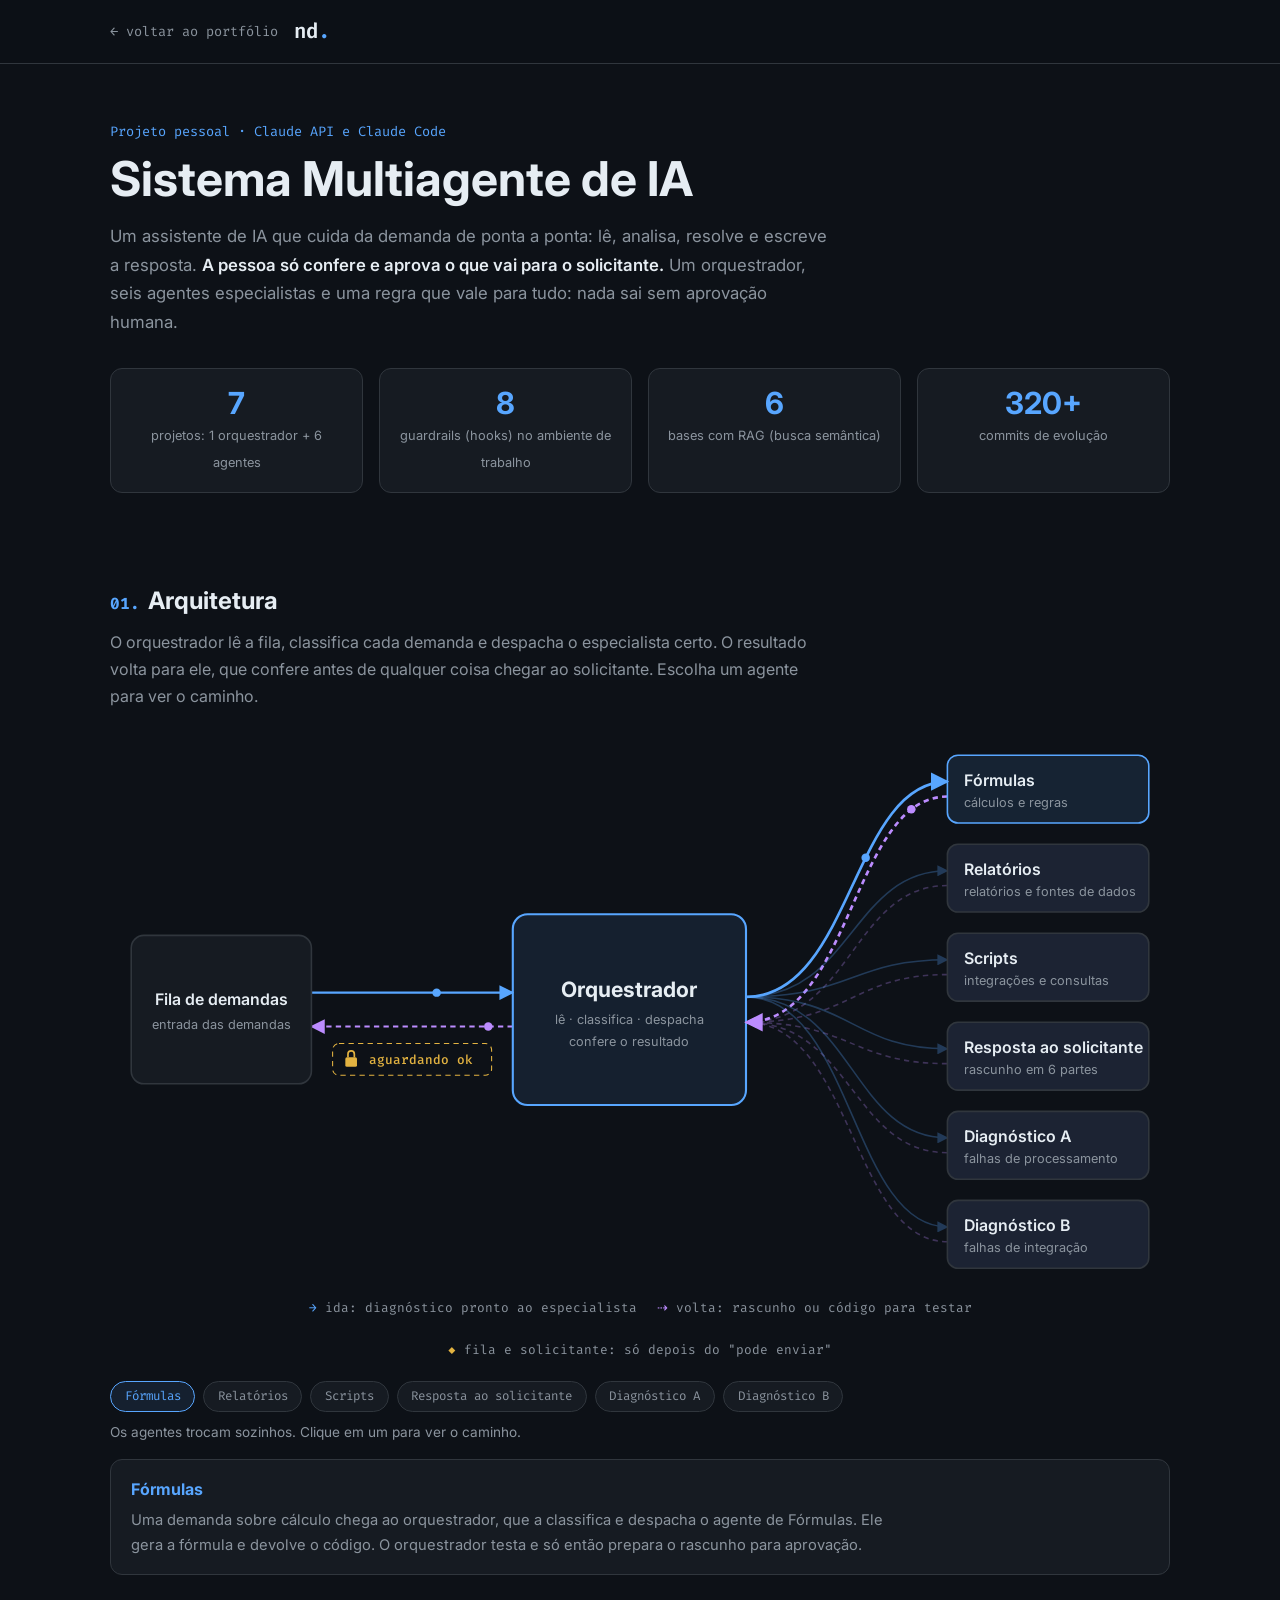
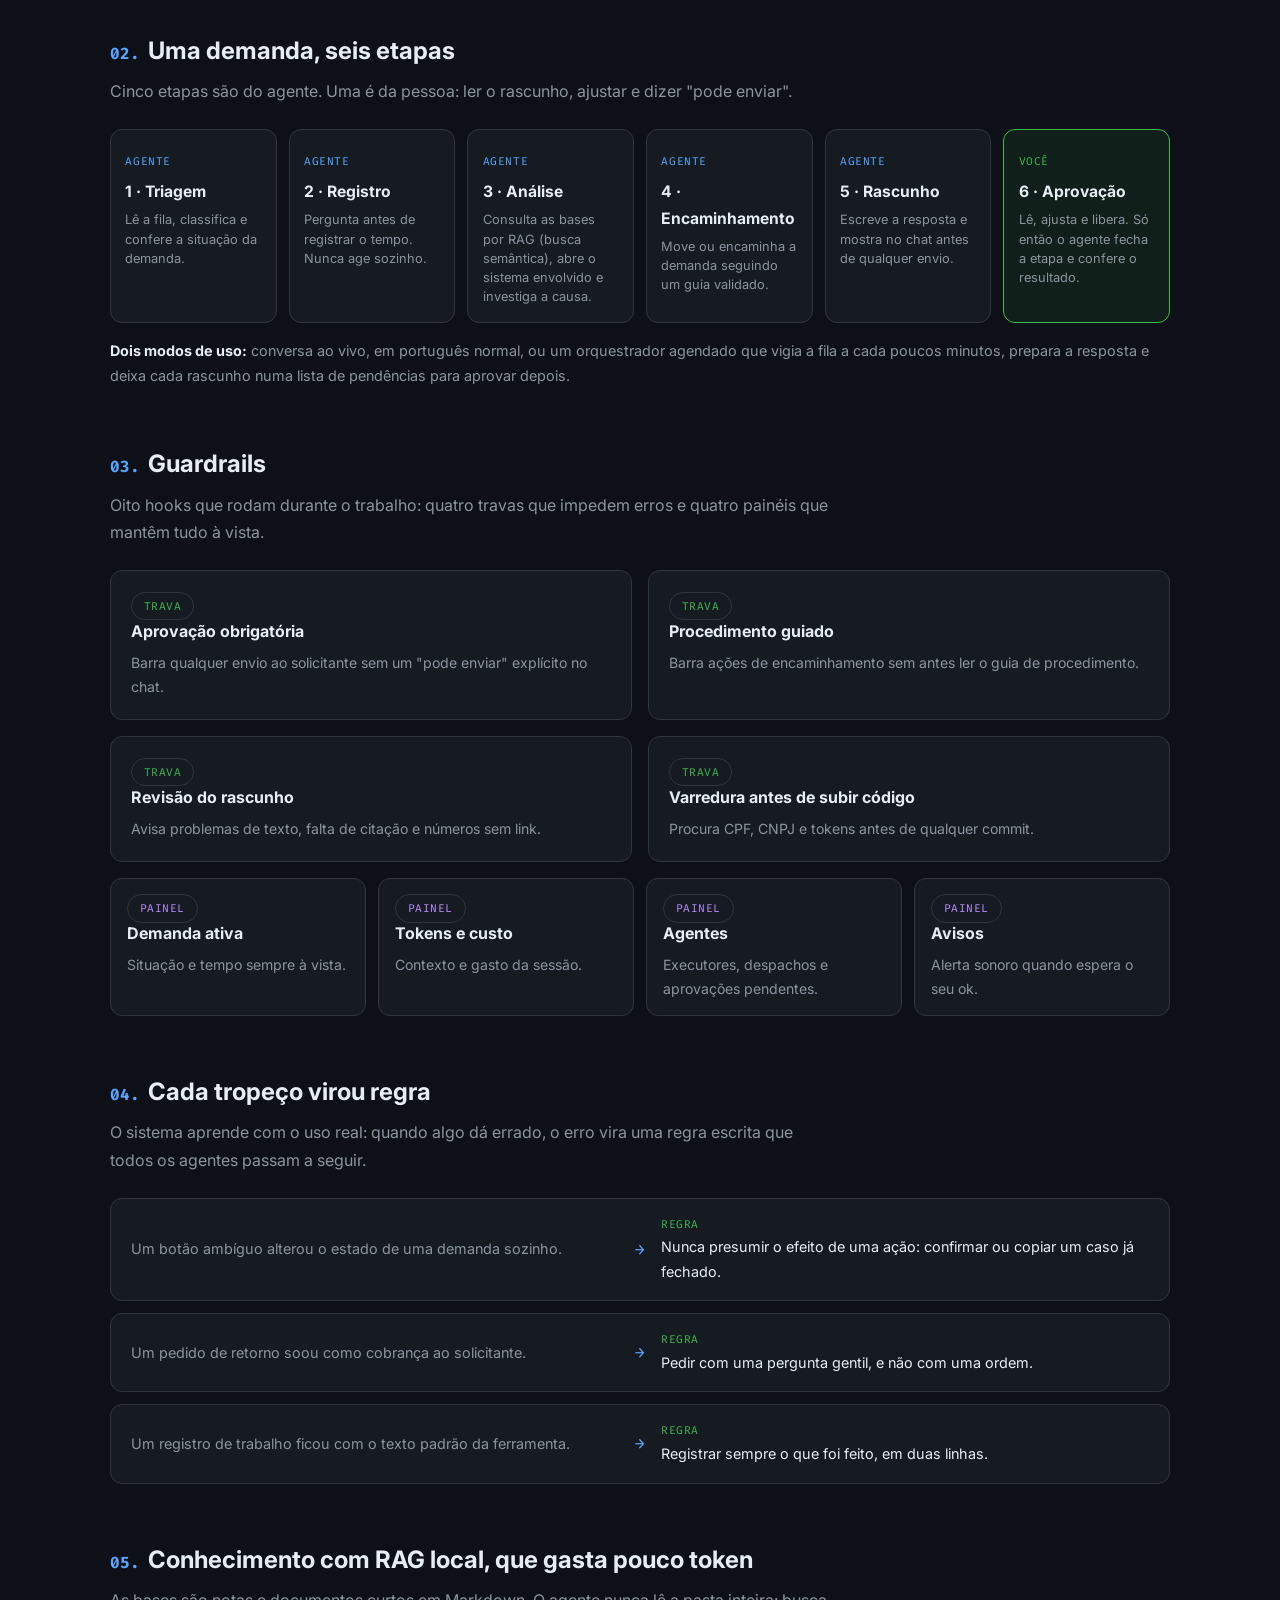
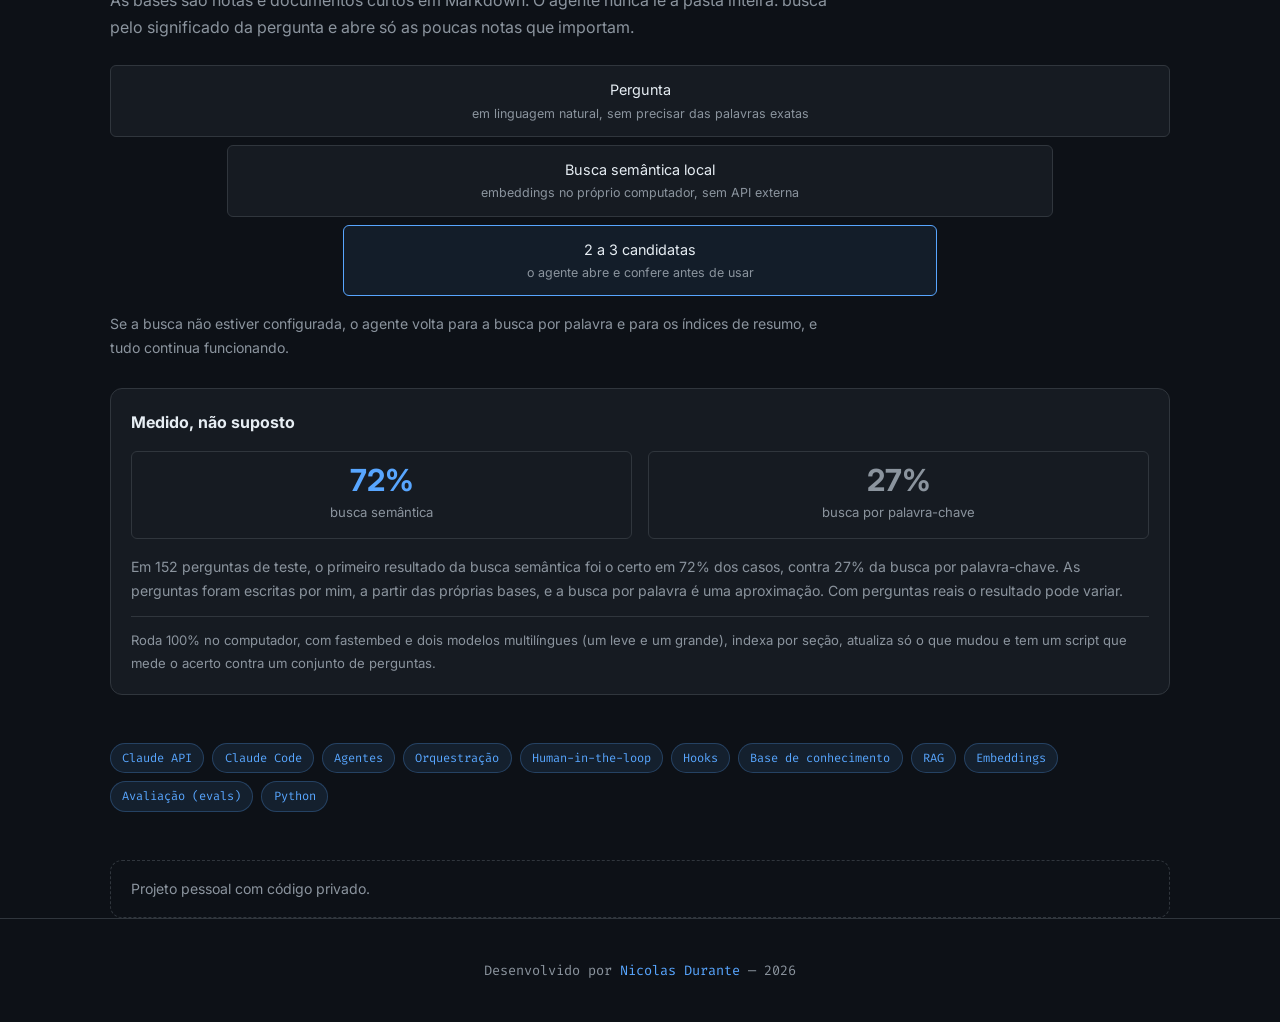
==== commit 5abdb1f3: "Multiagente: termo RAG visivel no titulo, painel e fluxo Co-Authored-By: Claude Sonnet 5.5 <noreply@" ====
--- a/multiagente.html
+++ b/multiagente.html
@@ -227,7 +227,7 @@
       <div class="stats">
         <div class="stat"><b>7</b><span>projetos: 1 orquestrador + 6 agentes</span></div>
         <div class="stat"><b>8</b><span>guardrails (hooks) no ambiente de trabalho</span></div>
-        <div class="stat"><b>6</b><span>bases com busca semântica</span></div>
+        <div class="stat"><b>6</b><span>bases com RAG (busca semântica)</span></div>
         <div class="stat"><b>320+</b><span>commits de evolução</span></div>
       </div>
     </section>
@@ -248,7 +248,7 @@
       <div class="steps">
         <div class="step"><span class="who">Agente</span><h3>1 · Triagem</h3><p>Lê a fila, classifica e confere a situação da demanda.</p></div>
         <div class="step"><span class="who">Agente</span><h3>2 · Registro</h3><p>Pergunta antes de registrar o tempo. Nunca age sozinho.</p></div>
-        <div class="step"><span class="who">Agente</span><h3>3 · Análise</h3><p>Consulta as bases por significado, abre o sistema envolvido e investiga a causa.</p></div>
+        <div class="step"><span class="who">Agente</span><h3>3 · Análise</h3><p>Consulta as bases por RAG (busca semântica), abre o sistema envolvido e investiga a causa.</p></div>
         <div class="step"><span class="who">Agente</span><h3>4 · Encaminhamento</h3><p>Move ou encaminha a demanda seguindo um guia validado.</p></div>
         <div class="step"><span class="who">Agente</span><h3>5 · Rascunho</h3><p>Escreve a resposta e mostra no chat antes de qualquer envio.</p></div>
         <div class="step human"><span class="who">Você</span><h3>6 · Aprovação</h3><p>Lê, ajusta e libera. Só então o agente fecha a etapa e confere o resultado.</p></div>
@@ -296,7 +296,7 @@
     </section>
 
     <section class="block">
-      <h2><span class="accent">05.</span>Conhecimento que gasta pouco token</h2>
+      <h2><span class="accent">05.</span>Conhecimento com RAG local, que gasta pouco token</h2>
       <p class="sub">As bases são notas e documentos curtos em Markdown. O agente nunca lê a pasta inteira: busca pelo significado da pergunta e abre só as poucas notas que importam.</p>
       <div class="funnel">
         <div class="f">Pergunta<small>em linguagem natural, sem precisar das palavras exatas</small></div>
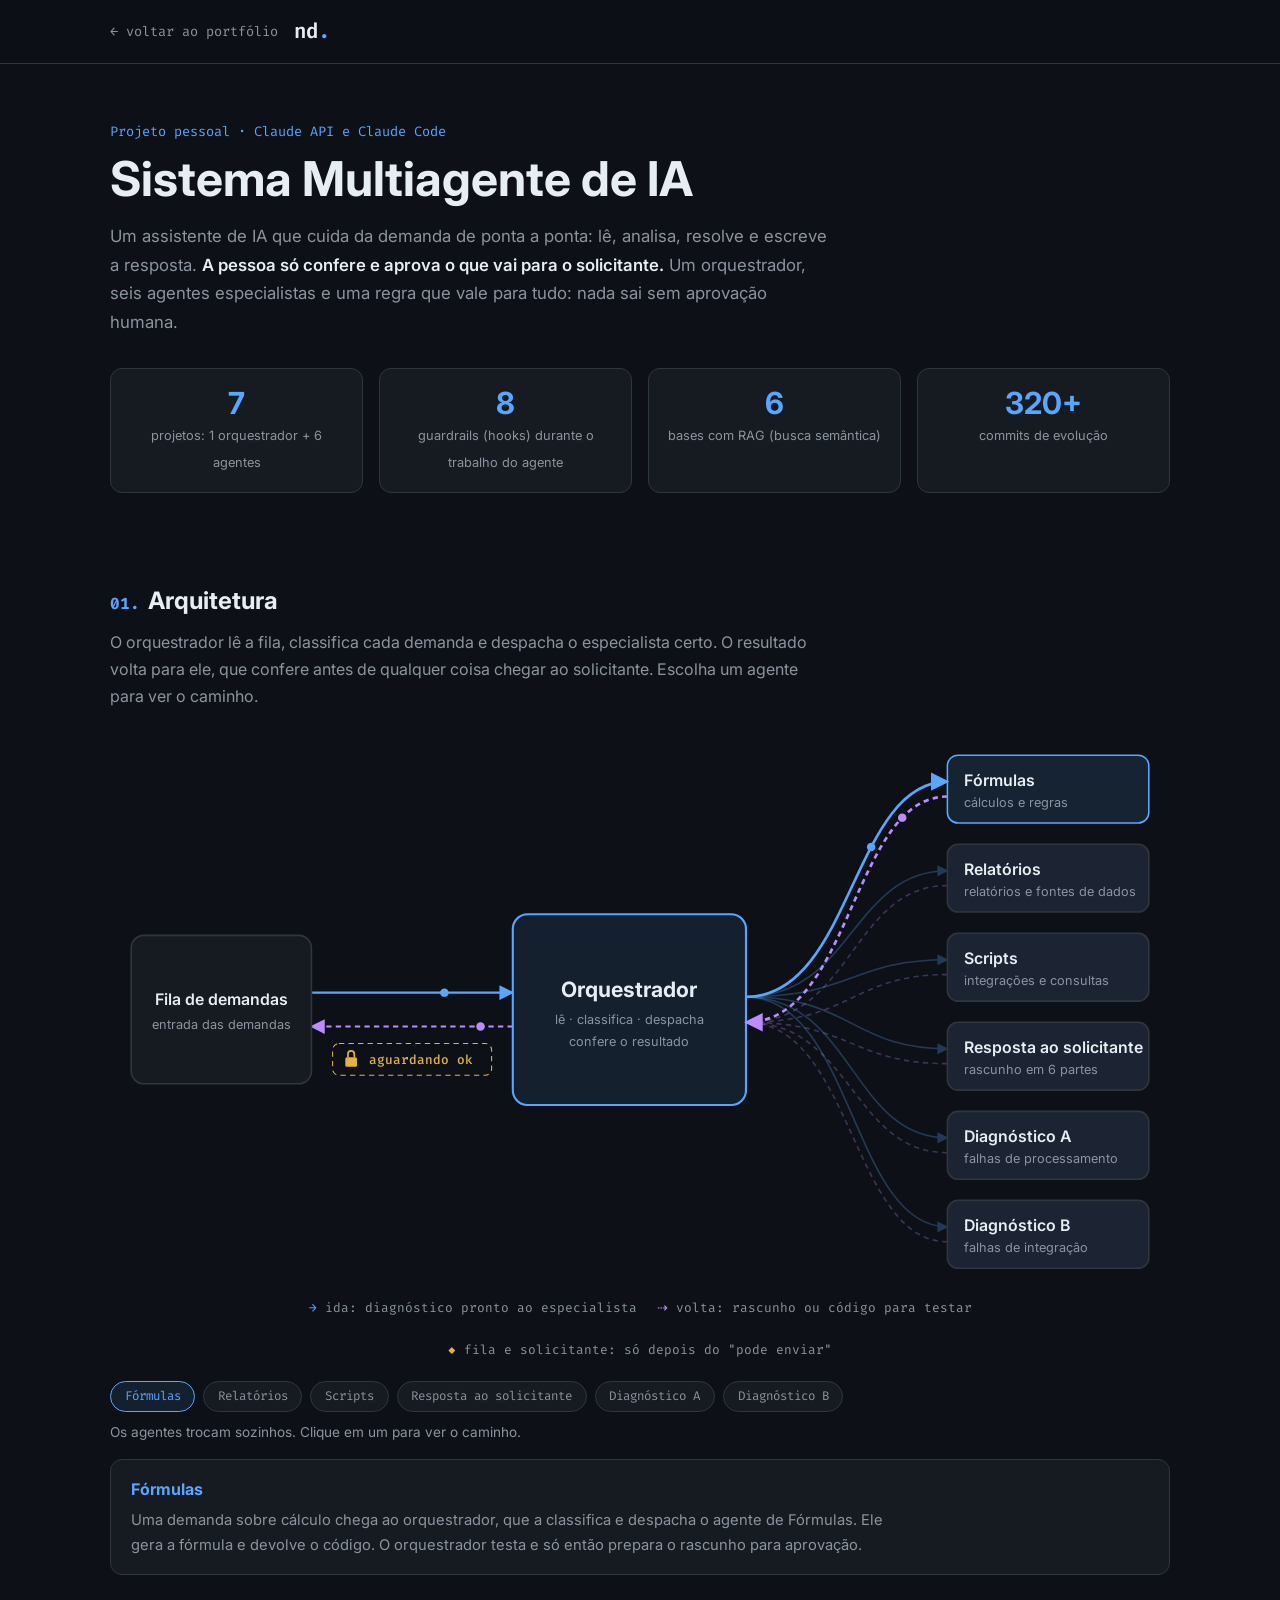
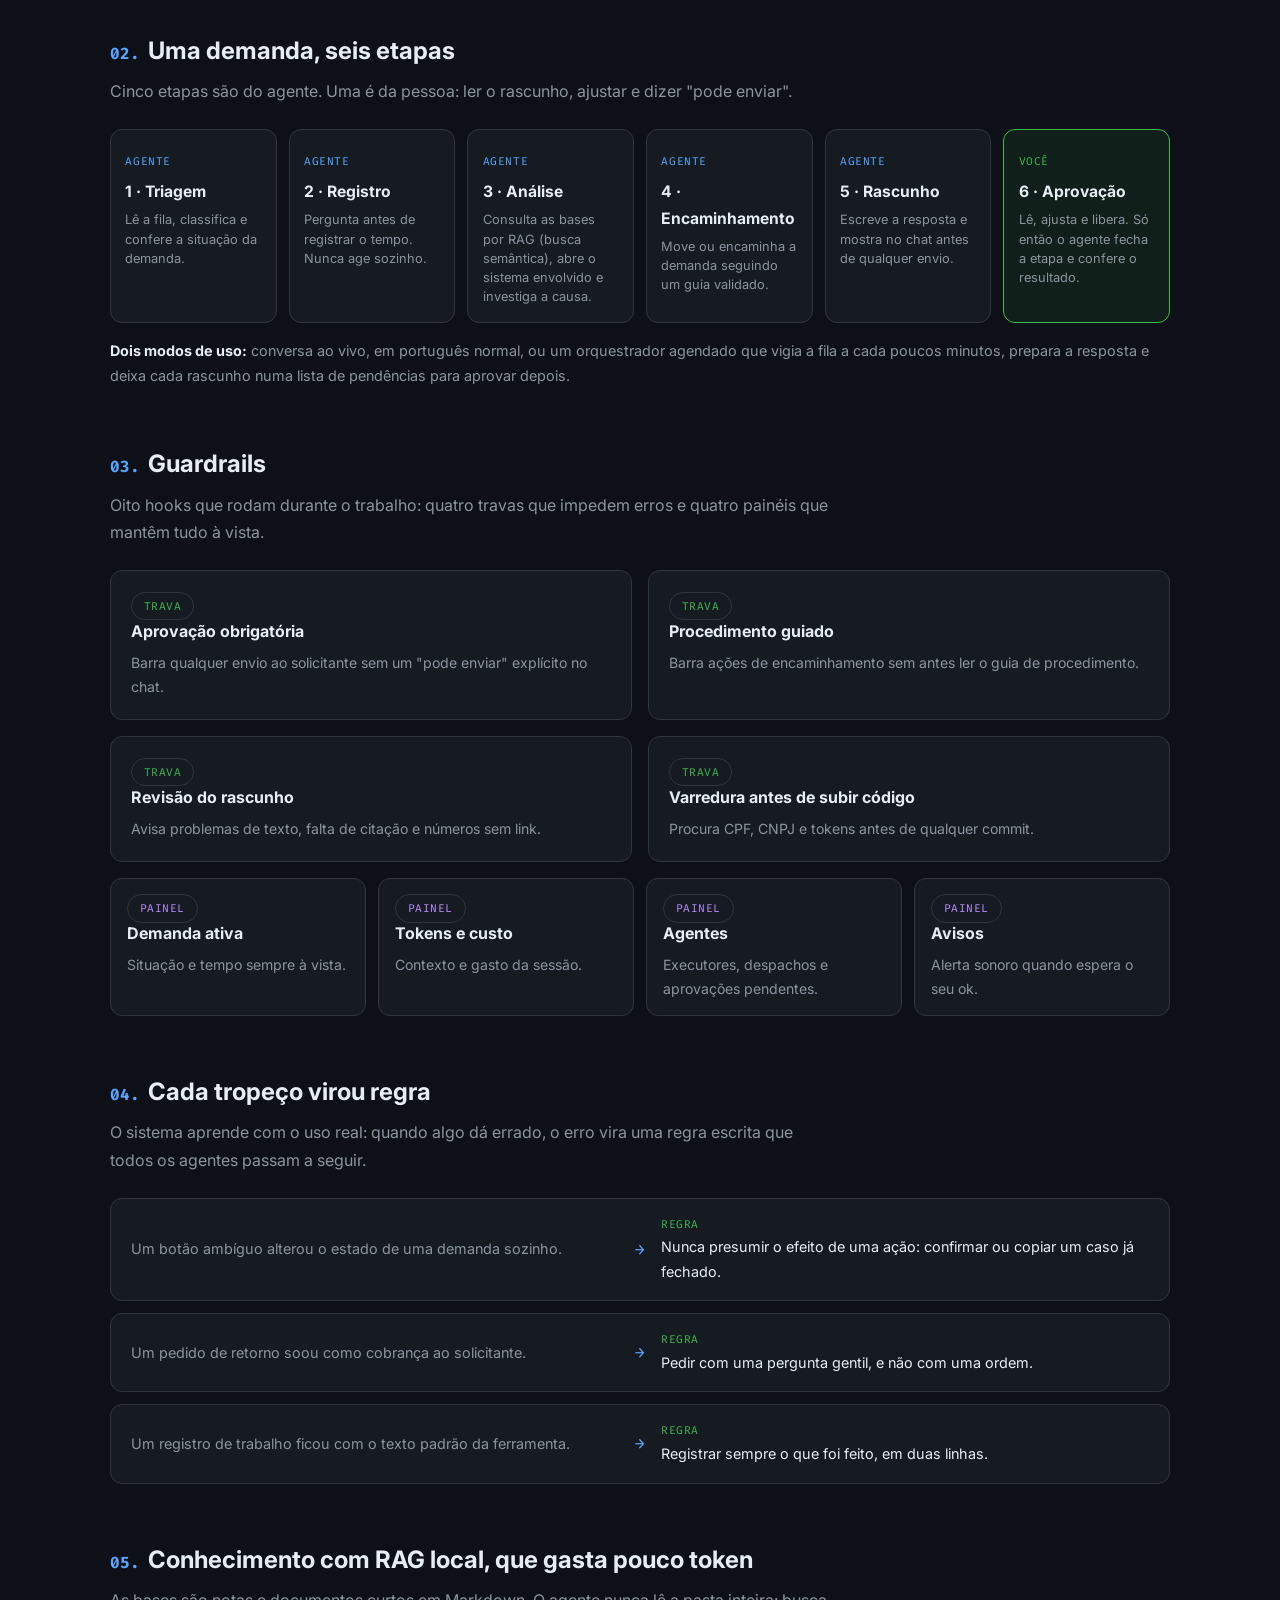
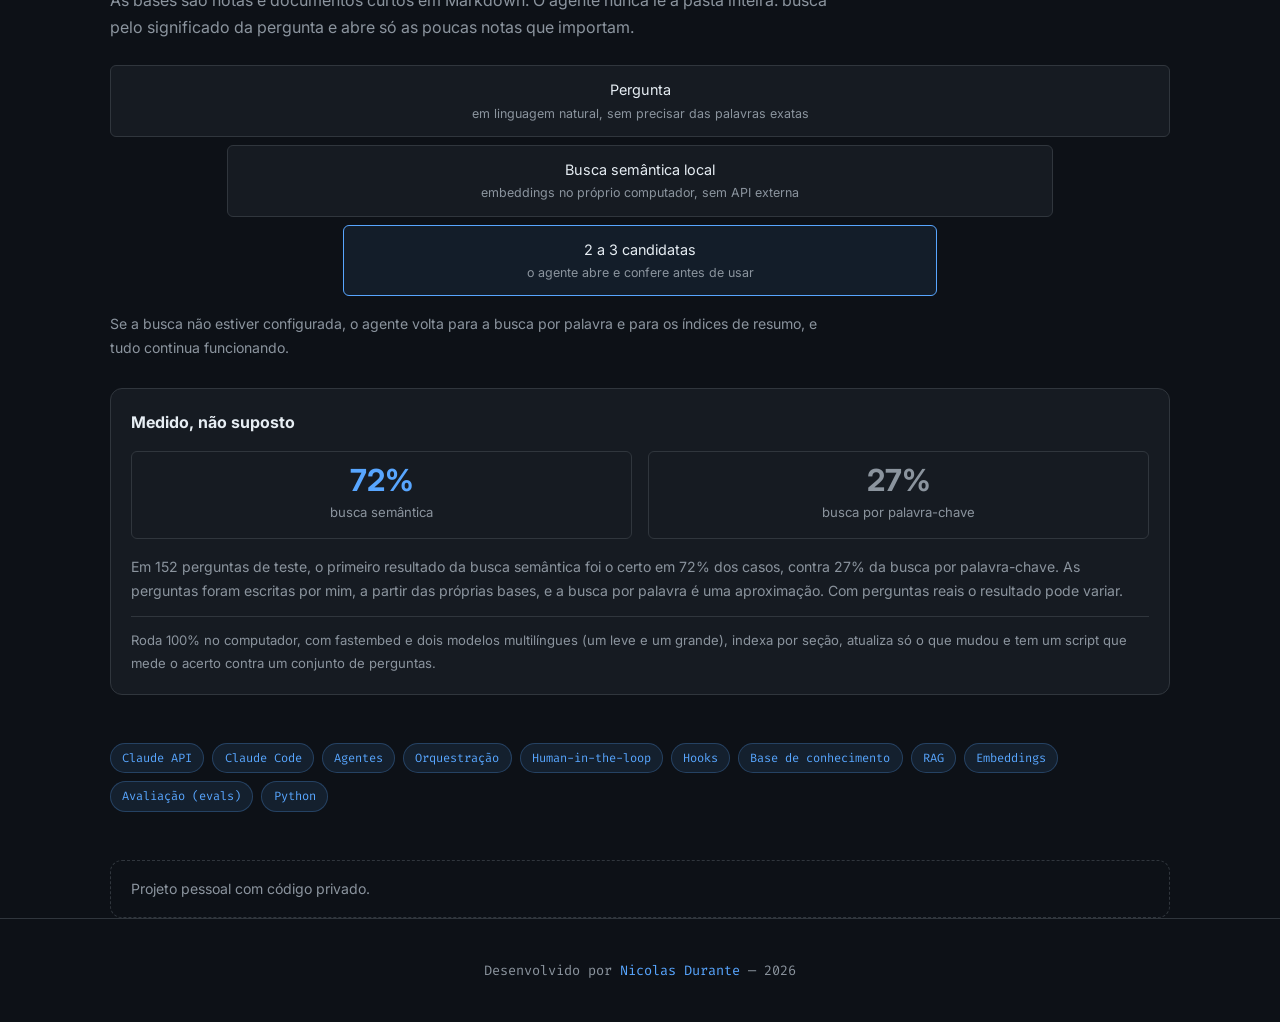
==== commit 8843e6b5: "Multiagente: painel de guardrails sem 'ambiente de trabalho' Co-Authored-By: Claude Opus 5.5 <norepl" ====
--- a/multiagente.html
+++ b/multiagente.html
@@ -226,7 +226,7 @@
       </p>
       <div class="stats">
         <div class="stat"><b>7</b><span>projetos: 1 orquestrador + 6 agentes</span></div>
-        <div class="stat"><b>8</b><span>guardrails (hooks) no ambiente de trabalho</span></div>
+        <div class="stat"><b>8</b><span>guardrails (hooks) durante o trabalho do agente</span></div>
         <div class="stat"><b>6</b><span>bases com RAG (busca semântica)</span></div>
         <div class="stat"><b>320+</b><span>commits de evolução</span></div>
       </div>
